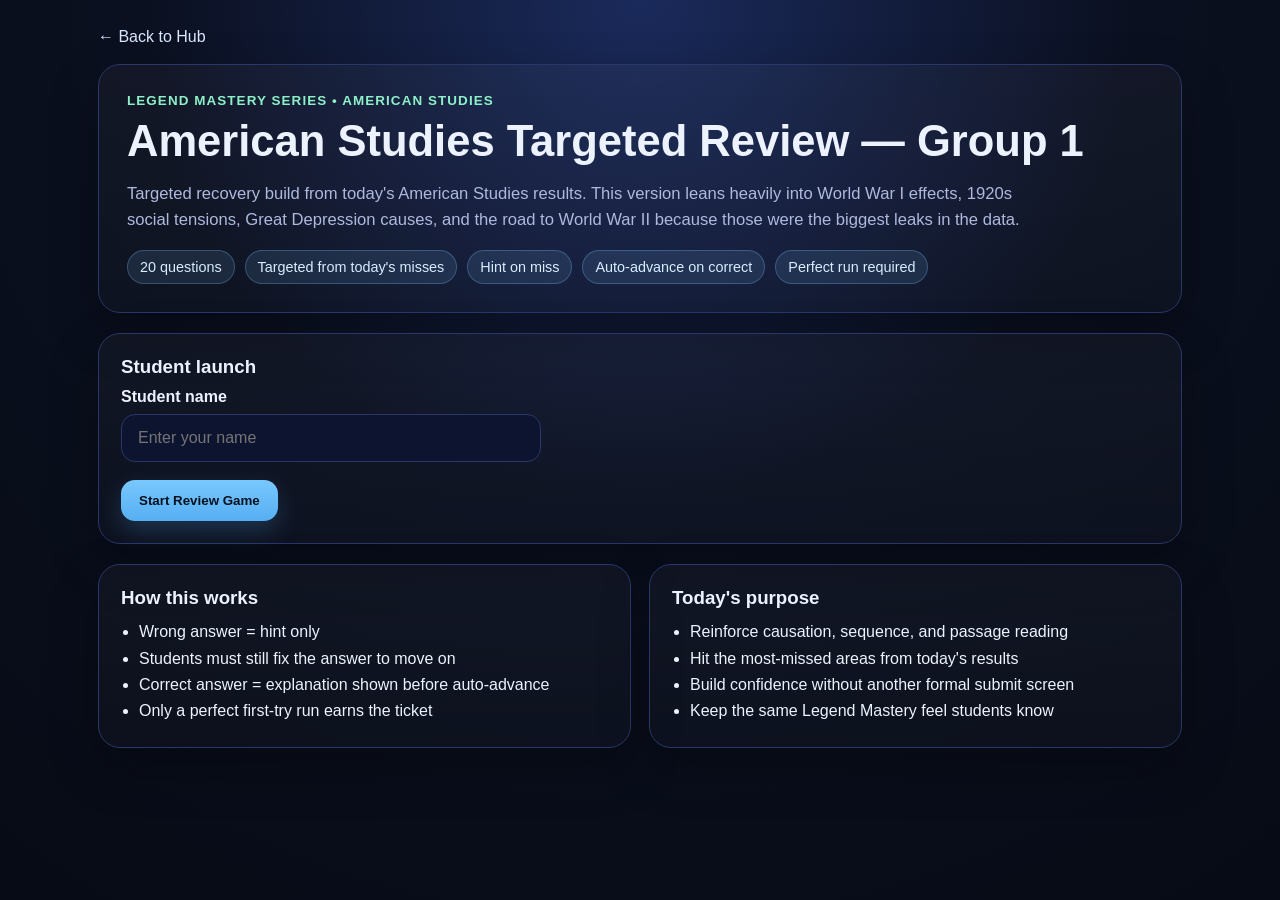
==== games/amstud-group1-review-game.html @ 7b83e468 "Create amstud-group1-review-game.html" ====
<!doctype html>
<html lang="en">
<head>
  <meta charset="utf-8" />
  <meta name="viewport" content="width=device-width,initial-scale=1" />
  <title>American Studies Targeted Review — Group 1</title>
  <link rel="stylesheet" href="../styles.css" />
</head>
<body>
  <div class="wrap" id="app"></div>

<script>
const GAME_TITLE = "American Studies Targeted Review \u2014 Group 1";
const EXPLAIN_LINGER_MS = 5000;

const questions = [{"type": "single", "contentArea": "CS 15 — World War I causation", "stem": "Which factor most directly helped turn a regional European conflict into World War I?", "choices": ["the alliance system", "the GI Bill", "the New Deal", "the Neutrality Acts"], "answer": "the alliance system", "hint": "Think about the network of promises between nations.", "explain": "The alliance system caused a local conflict to spread into a much larger war."}, {"type": "single", "contentArea": "CS 15 — World War I mobilization", "stem": "Which development best shows how World War I affected life inside the United States?", "choices": ["the federal government directed transportation and industry", "the nation ended all wartime production", "the government stopped using propaganda", "Congress reduced involvement in the economy"], "answer": "the federal government directed transportation and industry", "hint": "Look for a home-front effect of total war.", "explain": "World War I increased federal control over transportation, production, and public messaging."}, {"type": "single", "contentArea": "CS 15 — Wartime messaging", "stem": "Which practice did the U.S. government use during World War I to build support for the war?", "choices": ["propaganda campaigns", "civil service reform", "the Dawes Act", "desegregation orders"], "answer": "propaganda campaigns", "hint": "Think posters, speeches, and mass messaging.", "explain": "The government used propaganda to shape opinion and support the war effort."}, {"type": "single", "contentArea": "CS 15 — Postwar debate", "stem": "After World War I, many Americans argued about whether the United States should", "choices": ["join the League of Nations", "restore the Articles of Confederation", "adopt the Dawes Act", "annex Canada"], "answer": "join the League of Nations", "hint": "This debate centered on future international involvement.", "explain": "One of the biggest postwar debates was whether the U.S. should join the League of Nations."}, {"type": "single", "contentArea": "CS 17 — 1920s tensions", "stem": "Which theme best captures the social conflict of the 1920s?", "choices": ["modern values versus traditional beliefs", "North versus South over slavery", "farmers versus gold miners", "federalism versus confederation"], "answer": "modern values versus traditional beliefs", "hint": "Think jazz, flappers, religion, and changing culture.", "explain": "Many 1920s conflicts came from tension between modern culture and traditional values."}, {"type": "single", "contentArea": "CS 17 — Nativism", "stem": "Which policy best reflected nativist attitudes in the 1920s?", "choices": ["restricting immigration", "passing the Marshall Plan", "creating Social Security", "expanding Lend-Lease"], "answer": "restricting immigration", "hint": "Nativism often targeted newcomers.", "explain": "Nativist attitudes led many Americans to support immigration restriction in the 1920s."}, {"type": "single", "contentArea": "CS 17 — Culture conflict", "stem": "A community attacks jazz, flappers, and new urban behavior as immoral. What broader tension does this show?", "choices": ["traditionalism versus modern culture", "debate over Reconstruction", "disagreement about the New Deal", "conflict over western land claims"], "answer": "traditionalism versus modern culture", "hint": "This is one of the signature cultural clashes of the 1920s.", "explain": "The 1920s often featured clashes between traditional values and newer cultural trends."}, {"type": "multi", "contentArea": "CS 17 — Social change", "stem": "Select BOTH. Which developments reflected major social change in the 1920s?", "choices": ["growth of jazz and popular entertainment", "changing roles for women", "return to mercantilism", "end of consumer culture"], "answers": ["growth of jazz and popular entertainment", "changing roles for women"], "hint": "Pick the two answers tied to visible lifestyle and culture changes.", "explain": "Jazz culture and changing expectations for women were central parts of 1920s social change."}, {"type": "single", "contentArea": "CS 18 — Great Depression causes", "stem": "Which factor contributed most directly to the Great Depression?", "choices": ["stock speculation and weak banking practices", "the success of peace organizations", "the end of consumer credit", "the passage of the GI Bill"], "answer": "stock speculation and weak banking practices", "hint": "Think unstable money practices, not postwar benefits.", "explain": "Speculation and weak banking practices made the economy unstable and vulnerable to collapse."}, {"type": "single", "contentArea": "CS 18 — Bank failures", "stem": "Why did bank failures make the Great Depression worse?", "choices": ["people lost savings and credit became harder to get", "factories gained more investment capital", "consumer confidence increased", "trade became easier"], "answer": "people lost savings and credit became harder to get", "hint": "Think about what happens when deposits vanish and lending dries up.", "explain": "Bank failures wiped out savings and restricted credit, which deepened the Depression."}, {"type": "single", "contentArea": "CS 18 — Consumer debt", "stem": "Consumers buying goods on credit and investors buying stocks on margin showed that the economy", "choices": ["had weaknesses that increased the risk of collapse", "was completely stable", "had ended industrialization", "had solved banking problems"], "answer": "had weaknesses that increased the risk of collapse", "hint": "Heavy debt usually makes an economy more fragile, not safer.", "explain": "Too much debt and speculation made the economy more vulnerable to collapse."}, {"type": "single", "contentArea": "CS 20 — Road to WWII", "stem": "Which condition after World War I helped create instability in Europe?", "choices": ["economic hardship and resentment linked to the Treaty of Versailles", "universal prosperity in Germany", "the end of nationalism", "the disappearance of extremist movements"], "answer": "economic hardship and resentment linked to the Treaty of Versailles", "hint": "Think anger, humiliation, and economic trouble after the war.", "explain": "Versailles left resentment and hardship that helped create instability in Europe."}, {"type": "single", "contentArea": "CS 20 — Appeasement", "stem": "Which development most directly encouraged Axis aggression in the 1930s?", "choices": ["failure of other nations to stop treaty violations and expansion", "strict enforcement of all peace agreements", "immediate military response by democracies", "the end of totalitarian governments"], "answer": "failure of other nations to stop treaty violations and expansion", "hint": "Aggressors often push further when early violations go unchecked.", "explain": "Weak responses to aggression encouraged Axis powers to continue expanding."}, {"type": "single", "contentArea": "CS 20 — Axis powers", "stem": "Which nations made up the major Axis powers in World War II?", "choices": ["Germany, Italy, and Japan", "Britain, France, and the United States", "Russia, China, and India", "Spain, Portugal, and Mexico"], "answer": "Germany, Italy, and Japan", "hint": "Think of the main aggressive expansionist powers.", "explain": "Germany, Italy, and Japan were the principal Axis powers in World War II."}, {"type": "multi", "contentArea": "CS 20 — Causes of WWII", "stem": "Select ALL that apply. Which factors contributed to the outbreak of World War II?", "choices": ["aggressive expansion by Germany and Japan", "failure of peace agreements", "global political tensions", "women's suffrage"], "answers": ["aggressive expansion by Germany and Japan", "failure of peace agreements", "global political tensions"], "hint": "Choose the answers tied to aggression and failed diplomacy.", "explain": "WWII grew out of aggressive expansion, failed peace efforts, and rising tensions."}, {"type": "single", "contentArea": "CS 21 — Isolationism to involvement", "stem": "Before direct entry into World War II, the United States moved away from strict neutrality most clearly by passing the", "choices": ["Lend-Lease Act", "Dawes Act", "Pendleton Act", "Kansas-Nebraska Act"], "answer": "Lend-Lease Act", "hint": "This law helped the Allies before direct U.S. entry into the war.", "explain": "Lend-Lease showed the U.S. had shifted toward supporting the Allies before direct entry."}, {"type": "single", "contentArea": "CS 21 — Pearl Harbor", "stem": "Which event caused the United States to enter World War II directly?", "choices": ["the attack on Pearl Harbor", "the sinking of the Titanic", "the Mexican-American War", "the annexation of Hawaii"], "answer": "the attack on Pearl Harbor", "hint": "This attack ended the debate over direct entry.", "explain": "The attack on Pearl Harbor led directly to U.S. entry into World War II."}, {"type": "single", "contentArea": "CS 21 — Policy sequence", "stem": "Neutrality Acts, cash-and-carry, Lend-Lease, and then Pearl Harbor together show that the United States", "choices": ["moved gradually from isolation toward intervention", "remained completely neutral", "entered the war before aiding allies", "ignored foreign affairs entirely"], "answer": "moved gradually from isolation toward intervention", "hint": "Look for a change over time, not a single moment.", "explain": "These policies show a gradual shift from isolationism to greater involvement."}, {"type": "single", "contentArea": "CS 15 + 21 — Cause and effect", "stem": "Why is understanding sequence important when studying U.S. foreign policy from World War I to World War II?", "choices": ["because policy changed over time in response to events", "because all major policies happened at once", "because foreign affairs did not affect the United States", "because the government never changed its position"], "answer": "because policy changed over time in response to events", "hint": "Think about how one event led to another.", "explain": "Sequence matters because policy moved step by step in response to changing world events."}, {"type": "single", "contentArea": "CS 20 + 21 — Causation", "stem": "Why did some Americans support aid to Britain before Pearl Harbor?", "choices": ["they believed events abroad could threaten U.S. security", "they wanted to avoid all trade", "they believed wars never affect the U.S.", "they wanted to restore the Articles of Confederation"], "answer": "they believed events abroad could threaten U.S. security", "hint": "This was about growing recognition that isolation had limits.", "explain": "Many Americans came to believe that events overseas could directly affect U.S. security and interests."}];

function shuffle(arr){
  const a = [...arr];
  for(let i=a.length-1;i>0;i--){
    const j=Math.floor(Math.random()*(i+1));
    [a[i],a[j]]=[a[j],a[i]];
  }
  return a;
}

function formatTime(totalSeconds){
  const m = Math.floor(totalSeconds / 60).toString().padStart(2,'0');
  const s = (totalSeconds % 60).toString().padStart(2,'0');
  return `${m}:${s}`;
}

function formatClock(d){
  return d.toLocaleTimeString([], { hour:'numeric', minute:'2-digit', second:'2-digit' });
}

function formatDate(d){
  return d.toLocaleDateString();
}

function escapeHtml(str){
  return String(str).replace(/[&<>"]/g, s => ({'&':'&amp;','<':'&lt;','>':'&gt;','"':'&quot;'}[s]));
}

const state = {
  name:"",
  started:false,
  index:0,
  tried:0,
  questions:shuffle(questions).map(q => ({
    ...q,
    choices: shuffle(q.choices),
    everMissed:false,
    mastered:false
  })),
  missedQuestions:[],
  missedAreas:new Set(),
  startTime:null,
  endTime:null,
  timerNow:Date.now(),
  timerHandle:null
};

const app = document.getElementById("app");

function startGame(){
  const name = document.getElementById("studentName").value.trim();
  if(!name) return;
  state.name = name;
  state.started = true;
  state.startTime = new Date();
  state.timerNow = Date.now();
  if(state.timerHandle) clearInterval(state.timerHandle);
  state.timerHandle = setInterval(() => {
    state.timerNow = Date.now();
    const timerEl = document.getElementById("runtimeClock");
    if(timerEl){
      timerEl.textContent = formatElapsed();
    }
  }, 1000);
  render();
}

function formatElapsed(){
  if(!state.startTime) return "00:00";
  const endMs = state.endTime ? state.endTime.getTime() : state.timerNow;
  const seconds = Math.max(0, Math.floor((endMs - state.startTime.getTime()) / 1000));
  return formatTime(seconds);
}

function progressPct(){
  return Math.round((state.index / state.questions.length) * 100);
}

function firstTryCorrectCount(){
  return state.questions.filter(q => q.mastered && !q.everMissed).length;
}

function perfectRunAchieved(){
  return state.questions.every(q => q.mastered && !q.everMissed);
}

function markMiss(q){
  if(!q.everMissed){
    q.everMissed = true;
    state.missedQuestions.push({
      stem:q.stem,
      contentArea:q.contentArea || "Unlabeled content area",
      correct:q.type === "single" ? q.answer : q.answers.join(", "),
      explain:q.explain
    });
    state.missedAreas.add(q.contentArea || "Unlabeled content area");
  }
}

function showFeedback(kind, title, msg){
  const fb = document.getElementById('feedback');
  fb.className = `feedback show ${kind}`;
  fb.innerHTML = `<div class="feedback-title">${title}</div><div>${msg}</div>`;
}

function render(){
  if(!state.started){
    app.innerHTML = `
      <a class="back-link" href="../index.html">← Back to Hub</a>
      <section class="hero">
        <div class="kicker">Legend Mastery Series • American Studies</div>
        <h1>${GAME_TITLE}</h1>
        <p class="sub">
          Targeted recovery build from today&apos;s American Studies results. This version leans heavily into World War I effects, 1920s social tensions, Great Depression causes, and the road to World War II because those were the biggest leaks in the data.
        </p>
        <div class="pills">
          <span class="pill">${state.questions.length} questions</span>
          <span class="pill">Targeted from today&apos;s misses</span>
          <span class="pill">Hint on miss</span>
          <span class="pill">Auto-advance on correct</span>
          <span class="pill">Perfect run required</span>
        </div>
      </section>

      <section class="panel" style="margin-top:20px">
        <h3>Student launch</h3>
        <label for="studentName">Student name</label>
        <input id="studentName" type="text" placeholder="Enter your name" />
        <div class="btn-row">
          <button class="btn" onclick="startGame()">Start Review Game</button>
        </div>
      </section>

      <section class="grid grid-2" style="margin-top:20px">
        <article class="card">
          <h3>How this works</h3>
          <ul class="list-clean">
            <li>Wrong answer = hint only</li>
            <li>Students must still fix the answer to move on</li>
            <li>Correct answer = explanation shown before auto-advance</li>
            <li>Only a perfect first-try run earns the ticket</li>
          </ul>
        </article>
        <article class="card">
          <h3>Today&apos;s purpose</h3>
          <ul class="list-clean">
            <li>Reinforce causation, sequence, and passage reading</li>
            <li>Hit the most-missed areas from today&apos;s results</li>
            <li>Build confidence without another formal submit screen</li>
            <li>Keep the same Legend Mastery feel students know</li>
          </ul>
        </article>
      </section>`;
    return;
  }

  if(state.index >= state.questions.length){
    if(state.timerHandle){
      clearInterval(state.timerHandle);
      state.timerHandle = null;
    }
    if(!state.endTime) state.endTime = new Date();

    const firstTry = firstTryCorrectCount();
    const masteryPct = Math.round((firstTry / state.questions.length) * 100);
    const missedAreas = [...state.missedAreas];
    const passed = perfectRunAchieved();

    app.innerHTML = `
      <a class="back-link" href="../index.html">← Back to Hub</a>

      <section class="result-card">
        <div class="kicker">${passed ? 'Mastery Ticket Earned' : 'Review Complete — Ticket Locked'}</div>
        <h1>${escapeHtml(state.name)} — Review Results</h1>
        <p class="sub">
          ${passed
            ? 'Perfect first-try mastery. This run earns the completion ticket.'
            : 'You completed the full game, but any question missed during the run blocks the mastery ticket.'}
        </p>

        <div class="stat-row">
          <div class="stat"><div class="stat-label">Mastery Score</div><div class="stat-value">${masteryPct}%</div></div>
          <div class="stat"><div class="stat-label">1st-Try Correct</div><div class="stat-value">${firstTry}/${state.questions.length}</div></div>
          <div class="stat"><div class="stat-label">Attempts</div><div class="stat-value">${state.tried}</div></div>
          <div class="stat"><div class="stat-label">Missed Areas</div><div class="stat-value">${missedAreas.length}</div></div>
        </div>

        ${passed ? `
          <section class="panel" style="margin-top:18px">
            <h3>Completion Ticket</h3>
            <div class="grid grid-2">
              <article class="card">
                <div><strong>Name:</strong> ${escapeHtml(state.name)}</div>
                <div><strong>Date:</strong> ${escapeHtml(formatDate(state.endTime))}</div>
                <div><strong>Start Time:</strong> ${escapeHtml(formatClock(state.startTime))}</div>
                <div><strong>End Time:</strong> ${escapeHtml(formatClock(state.endTime))}</div>
              </article>
              <article class="card">
                <div><strong>Runtime:</strong> ${escapeHtml(formatElapsed())}</div>
                <div><strong>Result:</strong> PERFECT RUN</div>
                <div><strong>Score:</strong> ${masteryPct}%</div>
                <div><strong>Status:</strong> COMPLETION APPROVED</div>
              </article>
            </div>
          </section>
        ` : `
          <section class="panel" style="margin-top:18px">
            <h3>Completion Ticket Locked</h3>
            <p class="sub" style="margin:0">
              To earn the ticket, the student must complete a perfect first-try run with no missed questions.
            </p>
          </section>
        `}

        <section class="panel" style="margin-top:18px">
          <h3>Content Areas Missed</h3>
          ${
            missedAreas.length
              ? `<div class="missed-list">${missedAreas.map((area, i) =>
                  `<div class="missed-item"><strong>${i + 1}. ${escapeHtml(area)}</strong></div>`
                ).join('')}</div>`
              : `<p class="sub" style="margin:0">No content areas missed. Clean mastery.</p>`
          }
        </section>

        ${state.missedQuestions.length ? `
          <section class="panel" style="margin-top:18px">
            <h3>Questions Missed During the Run</h3>
            <div class="missed-list">
              ${state.missedQuestions.map((m,i)=>`
                <div class="missed-item">
                  <strong>${i+1}. ${escapeHtml(m.stem)}</strong>
                  <div class="muted" style="margin-top:8px"><strong>Content Area:</strong> ${escapeHtml(m.contentArea)}</div>
                  <div class="muted" style="margin-top:6px"><strong>Correct:</strong> ${escapeHtml(m.correct)}</div>
                  <div class="muted" style="margin-top:6px">${escapeHtml(m.explain)}</div>
                </div>
              `).join('')}
            </div>
          </section>
        ` : ''}

      </section>`;
    return;
  }

  const q = state.questions[state.index];

  app.innerHTML = `
    <a class="back-link" href="../index.html">← Back to Hub</a>
    <section class="question-card">
      <div class="hud">
        <div class="hud-left">
          <div class="hud-chip">Student: ${escapeHtml(state.name)}</div>
          <div class="hud-chip">Question ${state.index + 1} / ${state.questions.length}</div>
          <div class="hud-chip">Runtime: <span id="runtimeClock">${formatElapsed()}</span></div>
        </div>
        <div class="hud-right">
          <div class="hud-chip">1st-Try Correct: ${firstTryCorrectCount()}</div>
          <div class="hud-chip">Attempts: ${state.tried}</div>
        </div>
      </div>

      <div class="progress-shell"><div class="progress-bar" style="width:${progressPct()}%"></div></div>

      <div class="question-title">${escapeHtml(q.stem)}</div>
      <div class="help">
        <strong>Content Area:</strong> ${escapeHtml(q.contentArea || 'Unlabeled content area')}
        <br>
        ${q.type === 'single' ? 'Choose one answer.' : 'Select all required answers, then submit.'}
      </div>

      <div class="choices" id="choices"></div>

      <div class="btn-row" id="multiActions" ${q.type==='single' ? 'style="display:none"' : ''}>
        <button class="btn" onclick="submitMulti()">Submit Answer</button>
      </div>

      <div class="feedback" id="feedback"></div>
    </section>`;

  const choicesDiv = document.getElementById('choices');

  if(q.type === 'single'){
    q.choices.forEach(choice => {
      const btn = document.createElement('button');
      btn.className = 'choice';
      btn.textContent = choice;
      btn.onclick = () => submitSingle(choice, btn);
      choicesDiv.appendChild(btn);
    });
  } else {
    q.choices.forEach((choice, idx) => {
      const label = document.createElement('label');
      label.className = 'choice checkbox-row';
      label.innerHTML = `<input type="checkbox" value="${escapeHtml(choice)}" id="c${idx}"><span>${escapeHtml(choice)}</span>`;
      choicesDiv.appendChild(label);
    });
  }
}

function submitSingle(choice, btn){
  const q = state.questions[state.index];
  state.tried++;

  const all = [...document.querySelectorAll('.choice')];

  if(choice === q.answer){
    q.mastered = true;
    all.forEach(b => b.disabled = true);
    btn.classList.add('correct');
    showFeedback('good','Correct', q.explain);
    setTimeout(() => {
      state.index++;
      render();
    }, EXPLAIN_LINGER_MS);
  } else {
    markMiss(q);
    btn.classList.add('incorrect');
    btn.disabled = true;
    showFeedback('bad','Try again', q.hint);
  }
}

function submitMulti(){
  const q = state.questions[state.index];
  const checked = [...document.querySelectorAll('input[type="checkbox"]:checked')].map(x => x.value).sort();
  const correct = [...q.answers].sort();

  state.tried++;

  if(JSON.stringify(checked) === JSON.stringify(correct)){
    q.mastered = true;
    document.querySelectorAll('input[type="checkbox"]').forEach(x => x.disabled = true);
    document.getElementById('multiActions').querySelector('button').disabled = true;
    showFeedback('good','Correct', q.explain);
    setTimeout(() => {
      state.index++;
      render();
    }, EXPLAIN_LINGER_MS);
  } else {
    markMiss(q);
    showFeedback('bad','Try again', q.hint);
  }
}

render();
</script>
</body>
</html>
---- styles.css ----
:root{
  --bg:#0b1020;
  --panel:#121933;
  --panel-2:#182246;
  --line:#2a3769;
  --text:#edf2ff;
  --muted:#aeb9de;
  --accent:#7cc7ff;
  --accent-2:#8ef0c9;
  --warn:#ffd27a;
  --bad:#ff9f9f;
  --good:#9ef0b0;
  --shadow:0 20px 50px rgba(0,0,0,.28);
}
*{box-sizing:border-box}
html,body{margin:0;padding:0}
body{
  font-family:Inter,Segoe UI,Arial,sans-serif;
  background:radial-gradient(circle at top,#1a2a5b 0%,#0b1020 45%,#070b15 100%);
  color:var(--text);
  min-height:100vh;
}
a{color:var(--accent);text-decoration:none}
a:hover{text-decoration:underline}
.wrap{max-width:1120px;margin:0 auto;padding:28px 18px 60px}
.back-link{display:inline-block;margin-bottom:18px;color:#d9e6ff}
.hero,.panel,.card,.question-card,.result-card,.test-card{
  background:linear-gradient(180deg,rgba(255,255,255,.03),rgba(255,255,255,.015));
  border:1px solid var(--line);
  border-radius:22px;
  box-shadow:var(--shadow);
}
.hero{padding:28px}
.kicker{color:var(--accent-2);font-size:.84rem;font-weight:800;letter-spacing:.08em;text-transform:uppercase}
h1{margin:10px 0 8px;font-size:clamp(2rem,3.4vw,3.25rem);line-height:1.06}
.sub{color:var(--muted);font-size:1.04rem;max-width:920px;line-height:1.55}
.pills{display:flex;flex-wrap:wrap;gap:10px;margin-top:18px}
.pill{
  background:rgba(124,199,255,.12);
  border:1px solid rgba(124,199,255,.28);
  color:#d8eeff;
  border-radius:999px;
  padding:8px 12px;
  font-size:.9rem;
}
.grid{display:grid;gap:18px}
.grid-2{grid-template-columns:repeat(auto-fit,minmax(280px,1fr))}
.card,.panel,.test-card,.question-card,.result-card{padding:22px}
.card h3,.panel h3,.test-card h3{margin:0 0 10px}
.muted{color:var(--muted)}
.stat-row{display:grid;grid-template-columns:repeat(auto-fit,minmax(140px,1fr));gap:12px;margin-top:18px}
.stat{
  background:var(--panel-2);
  border:1px solid var(--line);
  border-radius:18px;
  padding:14px;
}
.stat-label{color:var(--muted);font-size:.82rem;text-transform:uppercase;letter-spacing:.05em}
.stat-value{font-size:1.5rem;font-weight:800;margin-top:6px}
.btn-row{display:flex;flex-wrap:wrap;gap:12px;margin-top:18px}
.btn{
  appearance:none;border:none;cursor:pointer;
  background:linear-gradient(180deg,#79c8ff,#56aef2);
  color:#04111f;font-weight:800;border-radius:14px;padding:13px 18px;
  box-shadow:0 10px 24px rgba(86,174,242,.22);
}
.btn.secondary{background:transparent;color:var(--text);border:1px solid var(--line);box-shadow:none}
.btn:disabled{opacity:.6;cursor:not-allowed}
label{display:block;font-weight:700;margin-bottom:8px}
input[type="text"]{
  width:100%;max-width:420px;padding:14px 16px;border-radius:14px;
  border:1px solid var(--line);background:#0d1430;color:var(--text);font-size:1rem;
}
.hud{display:flex;justify-content:space-between;gap:14px;align-items:center;flex-wrap:wrap;margin-bottom:16px}
.hud-left,.hud-right{display:flex;gap:12px;flex-wrap:wrap;align-items:center}
.hud-chip{
  background:var(--panel-2);border:1px solid var(--line);padding:10px 12px;border-radius:14px;
  color:#dfe9ff;font-weight:700;font-size:.94rem;
}
.progress-shell{height:14px;background:#0d1430;border-radius:999px;border:1px solid var(--line);overflow:hidden}
.progress-bar{height:100%;width:0%;background:linear-gradient(90deg,#79c8ff,#8ef0c9);transition:width .35s ease}
.question-title{font-size:1.3rem;font-weight:800;line-height:1.45;margin:10px 0 16px}
.help{color:var(--muted);margin-bottom:14px}
.choices{display:grid;gap:12px}
.choice{
  background:var(--panel-2);border:1px solid var(--line);border-radius:16px;padding:14px 16px;
  color:var(--text);cursor:pointer;text-align:left;font-size:1rem;line-height:1.4;
}
.choice:hover{border-color:#8ecfff;transform:translateY(-1px)}
.choice.correct{border-color:rgba(158,240,176,.9);background:rgba(158,240,176,.10)}
.choice.incorrect{border-color:rgba(255,159,159,.9);background:rgba(255,159,159,.10)}
.checkbox-row{display:flex;gap:12px;align-items:flex-start}
.checkbox-row input{margin-top:4px;transform:scale(1.18)}
.feedback{margin-top:16px;padding:14px 16px;border-radius:16px;border:1px solid var(--line);display:none}
.feedback.show{display:block}
.feedback.good{background:rgba(158,240,176,.10);border-color:rgba(158,240,176,.35)}
.feedback.bad{background:rgba(255,210,122,.11);border-color:rgba(255,210,122,.35)}
.feedback-title{font-weight:800;margin-bottom:6px}
.missed-list{display:grid;gap:12px;margin-top:14px}
.missed-item{padding:14px;border-radius:16px;background:var(--panel-2);border:1px solid var(--line)}
.footer-note{margin-top:26px;color:var(--muted);font-size:.92rem}
.repo-grid{display:grid;grid-template-columns:repeat(auto-fit,minmax(260px,1fr));gap:18px;margin-top:22px}
.repo-card{padding:22px;border-radius:20px;background:var(--panel-2);border:1px solid var(--line)}
.repo-card h3{margin:0 0 10px}
.list-clean{margin:10px 0 0 0;padding-left:18px;line-height:1.65}
.table-wrap{overflow:auto;margin-top:18px}
table{width:100%;border-collapse:collapse}
th,td{padding:12px 10px;border-bottom:1px solid var(--line);text-align:left;vertical-align:top}
th{color:#dbe6ff;background:rgba(255,255,255,.02)}
.test-q{margin:0 0 18px;padding:16px;border-radius:16px;background:var(--panel-2);border:1px solid var(--line)}
.test-q strong{display:block;margin-bottom:8px}
.answer-key{columns:2;column-gap:28px}
.answer-key li{break-inside:avoid;margin-bottom:6px}
@media print{
  body{background:#fff;color:#000}
  .wrap{max-width:none;padding:0}
  .hero,.panel,.card,.question-card,.result-card,.test-card,.test-q{box-shadow:none;border:1px solid #bbb;background:#fff;color:#000}
  .back-link,.btn-row,.footer-note{display:none !important}
  .sub,.muted,.pill,.hud-chip{color:#333}
}
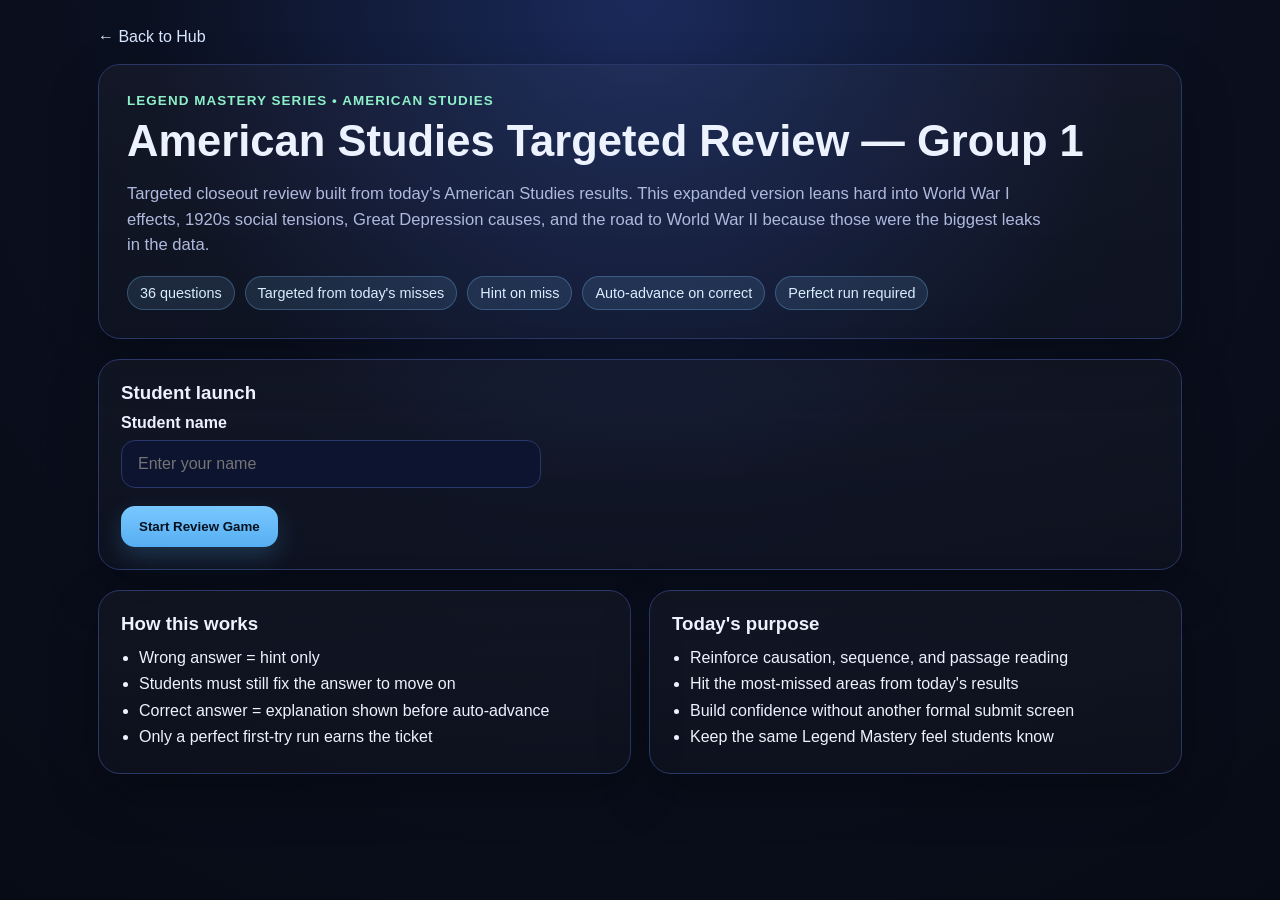
==== commit f35166bd: "Update amstud-group1-review-game.html" ====
--- a/games/amstud-group1-review-game.html
+++ b/games/amstud-group1-review-game.html
@@ -13,7 +13,7 @@
 const GAME_TITLE = "American Studies Targeted Review \u2014 Group 1";
 const EXPLAIN_LINGER_MS = 5000;
 
-const questions = [{"type": "single", "contentArea": "CS 15 — World War I causation", "stem": "Which factor most directly helped turn a regional European conflict into World War I?", "choices": ["the alliance system", "the GI Bill", "the New Deal", "the Neutrality Acts"], "answer": "the alliance system", "hint": "Think about the network of promises between nations.", "explain": "The alliance system caused a local conflict to spread into a much larger war."}, {"type": "single", "contentArea": "CS 15 — World War I mobilization", "stem": "Which development best shows how World War I affected life inside the United States?", "choices": ["the federal government directed transportation and industry", "the nation ended all wartime production", "the government stopped using propaganda", "Congress reduced involvement in the economy"], "answer": "the federal government directed transportation and industry", "hint": "Look for a home-front effect of total war.", "explain": "World War I increased federal control over transportation, production, and public messaging."}, {"type": "single", "contentArea": "CS 15 — Wartime messaging", "stem": "Which practice did the U.S. government use during World War I to build support for the war?", "choices": ["propaganda campaigns", "civil service reform", "the Dawes Act", "desegregation orders"], "answer": "propaganda campaigns", "hint": "Think posters, speeches, and mass messaging.", "explain": "The government used propaganda to shape opinion and support the war effort."}, {"type": "single", "contentArea": "CS 15 — Postwar debate", "stem": "After World War I, many Americans argued about whether the United States should", "choices": ["join the League of Nations", "restore the Articles of Confederation", "adopt the Dawes Act", "annex Canada"], "answer": "join the League of Nations", "hint": "This debate centered on future international involvement.", "explain": "One of the biggest postwar debates was whether the U.S. should join the League of Nations."}, {"type": "single", "contentArea": "CS 17 — 1920s tensions", "stem": "Which theme best captures the social conflict of the 1920s?", "choices": ["modern values versus traditional beliefs", "North versus South over slavery", "farmers versus gold miners", "federalism versus confederation"], "answer": "modern values versus traditional beliefs", "hint": "Think jazz, flappers, religion, and changing culture.", "explain": "Many 1920s conflicts came from tension between modern culture and traditional values."}, {"type": "single", "contentArea": "CS 17 — Nativism", "stem": "Which policy best reflected nativist attitudes in the 1920s?", "choices": ["restricting immigration", "passing the Marshall Plan", "creating Social Security", "expanding Lend-Lease"], "answer": "restricting immigration", "hint": "Nativism often targeted newcomers.", "explain": "Nativist attitudes led many Americans to support immigration restriction in the 1920s."}, {"type": "single", "contentArea": "CS 17 — Culture conflict", "stem": "A community attacks jazz, flappers, and new urban behavior as immoral. What broader tension does this show?", "choices": ["traditionalism versus modern culture", "debate over Reconstruction", "disagreement about the New Deal", "conflict over western land claims"], "answer": "traditionalism versus modern culture", "hint": "This is one of the signature cultural clashes of the 1920s.", "explain": "The 1920s often featured clashes between traditional values and newer cultural trends."}, {"type": "multi", "contentArea": "CS 17 — Social change", "stem": "Select BOTH. Which developments reflected major social change in the 1920s?", "choices": ["growth of jazz and popular entertainment", "changing roles for women", "return to mercantilism", "end of consumer culture"], "answers": ["growth of jazz and popular entertainment", "changing roles for women"], "hint": "Pick the two answers tied to visible lifestyle and culture changes.", "explain": "Jazz culture and changing expectations for women were central parts of 1920s social change."}, {"type": "single", "contentArea": "CS 18 — Great Depression causes", "stem": "Which factor contributed most directly to the Great Depression?", "choices": ["stock speculation and weak banking practices", "the success of peace organizations", "the end of consumer credit", "the passage of the GI Bill"], "answer": "stock speculation and weak banking practices", "hint": "Think unstable money practices, not postwar benefits.", "explain": "Speculation and weak banking practices made the economy unstable and vulnerable to collapse."}, {"type": "single", "contentArea": "CS 18 — Bank failures", "stem": "Why did bank failures make the Great Depression worse?", "choices": ["people lost savings and credit became harder to get", "factories gained more investment capital", "consumer confidence increased", "trade became easier"], "answer": "people lost savings and credit became harder to get", "hint": "Think about what happens when deposits vanish and lending dries up.", "explain": "Bank failures wiped out savings and restricted credit, which deepened the Depression."}, {"type": "single", "contentArea": "CS 18 — Consumer debt", "stem": "Consumers buying goods on credit and investors buying stocks on margin showed that the economy", "choices": ["had weaknesses that increased the risk of collapse", "was completely stable", "had ended industrialization", "had solved banking problems"], "answer": "had weaknesses that increased the risk of collapse", "hint": "Heavy debt usually makes an economy more fragile, not safer.", "explain": "Too much debt and speculation made the economy more vulnerable to collapse."}, {"type": "single", "contentArea": "CS 20 — Road to WWII", "stem": "Which condition after World War I helped create instability in Europe?", "choices": ["economic hardship and resentment linked to the Treaty of Versailles", "universal prosperity in Germany", "the end of nationalism", "the disappearance of extremist movements"], "answer": "economic hardship and resentment linked to the Treaty of Versailles", "hint": "Think anger, humiliation, and economic trouble after the war.", "explain": "Versailles left resentment and hardship that helped create instability in Europe."}, {"type": "single", "contentArea": "CS 20 — Appeasement", "stem": "Which development most directly encouraged Axis aggression in the 1930s?", "choices": ["failure of other nations to stop treaty violations and expansion", "strict enforcement of all peace agreements", "immediate military response by democracies", "the end of totalitarian governments"], "answer": "failure of other nations to stop treaty violations and expansion", "hint": "Aggressors often push further when early violations go unchecked.", "explain": "Weak responses to aggression encouraged Axis powers to continue expanding."}, {"type": "single", "contentArea": "CS 20 — Axis powers", "stem": "Which nations made up the major Axis powers in World War II?", "choices": ["Germany, Italy, and Japan", "Britain, France, and the United States", "Russia, China, and India", "Spain, Portugal, and Mexico"], "answer": "Germany, Italy, and Japan", "hint": "Think of the main aggressive expansionist powers.", "explain": "Germany, Italy, and Japan were the principal Axis powers in World War II."}, {"type": "multi", "contentArea": "CS 20 — Causes of WWII", "stem": "Select ALL that apply. Which factors contributed to the outbreak of World War II?", "choices": ["aggressive expansion by Germany and Japan", "failure of peace agreements", "global political tensions", "women's suffrage"], "answers": ["aggressive expansion by Germany and Japan", "failure of peace agreements", "global political tensions"], "hint": "Choose the answers tied to aggression and failed diplomacy.", "explain": "WWII grew out of aggressive expansion, failed peace efforts, and rising tensions."}, {"type": "single", "contentArea": "CS 21 — Isolationism to involvement", "stem": "Before direct entry into World War II, the United States moved away from strict neutrality most clearly by passing the", "choices": ["Lend-Lease Act", "Dawes Act", "Pendleton Act", "Kansas-Nebraska Act"], "answer": "Lend-Lease Act", "hint": "This law helped the Allies before direct U.S. entry into the war.", "explain": "Lend-Lease showed the U.S. had shifted toward supporting the Allies before direct entry."}, {"type": "single", "contentArea": "CS 21 — Pearl Harbor", "stem": "Which event caused the United States to enter World War II directly?", "choices": ["the attack on Pearl Harbor", "the sinking of the Titanic", "the Mexican-American War", "the annexation of Hawaii"], "answer": "the attack on Pearl Harbor", "hint": "This attack ended the debate over direct entry.", "explain": "The attack on Pearl Harbor led directly to U.S. entry into World War II."}, {"type": "single", "contentArea": "CS 21 — Policy sequence", "stem": "Neutrality Acts, cash-and-carry, Lend-Lease, and then Pearl Harbor together show that the United States", "choices": ["moved gradually from isolation toward intervention", "remained completely neutral", "entered the war before aiding allies", "ignored foreign affairs entirely"], "answer": "moved gradually from isolation toward intervention", "hint": "Look for a change over time, not a single moment.", "explain": "These policies show a gradual shift from isolationism to greater involvement."}, {"type": "single", "contentArea": "CS 15 + 21 — Cause and effect", "stem": "Why is understanding sequence important when studying U.S. foreign policy from World War I to World War II?", "choices": ["because policy changed over time in response to events", "because all major policies happened at once", "because foreign affairs did not affect the United States", "because the government never changed its position"], "answer": "because policy changed over time in response to events", "hint": "Think about how one event led to another.", "explain": "Sequence matters because policy moved step by step in response to changing world events."}, {"type": "single", "contentArea": "CS 20 + 21 — Causation", "stem": "Why did some Americans support aid to Britain before Pearl Harbor?", "choices": ["they believed events abroad could threaten U.S. security", "they wanted to avoid all trade", "they believed wars never affect the U.S.", "they wanted to restore the Articles of Confederation"], "answer": "they believed events abroad could threaten U.S. security", "hint": "This was about growing recognition that isolation had limits.", "explain": "Many Americans came to believe that events overseas could directly affect U.S. security and interests."}];
+const questions = [{"type": "single", "contentArea": "CS 15 — World War I causation", "stem": "Which factor most directly helped turn a regional European conflict into World War I?", "choices": ["the alliance system", "the GI Bill", "the New Deal", "the Neutrality Acts"], "answer": "the alliance system", "hint": "Think about the network of promises between nations.", "explain": "The alliance system caused a local conflict to spread into a much larger war."}, {"type": "single", "contentArea": "CS 15 — World War I mobilization", "stem": "Which development best shows how World War I affected life inside the United States?", "choices": ["the federal government directed transportation and industry", "the nation ended all wartime production", "the government stopped using propaganda", "Congress reduced involvement in the economy"], "answer": "the federal government directed transportation and industry", "hint": "Look for a home-front effect of total war.", "explain": "World War I increased federal control over transportation, production, and public messaging."}, {"type": "single", "contentArea": "CS 15 — Wartime messaging", "stem": "Which practice did the U.S. government use during World War I to build support for the war?", "choices": ["propaganda campaigns", "civil service reform", "the Dawes Act", "desegregation orders"], "answer": "propaganda campaigns", "hint": "Think posters, speeches, and mass messaging.", "explain": "The government used propaganda to shape opinion and support the war effort."}, {"type": "single", "contentArea": "CS 15 — Postwar debate", "stem": "After World War I, many Americans argued about whether the United States should", "choices": ["join the League of Nations", "restore the Articles of Confederation", "adopt the Dawes Act", "annex Canada"], "answer": "join the League of Nations", "hint": "This debate centered on future international involvement.", "explain": "One of the biggest postwar debates was whether the U.S. should join the League of Nations."}, {"type": "single", "contentArea": "CS 15 — Sequence", "stem": "Which sequence is correct?", "choices": ["World War I mobilization, peace debate, isolationist mood", "Pearl Harbor, Lend-Lease, Neutrality Acts", "New Deal, stock market crash, bank failures", "Jazz Age, Civil War, Reconstruction"], "answer": "World War I mobilization, peace debate, isolationist mood", "hint": "Put the WWI era and its aftermath in order.", "explain": "The war came first, then debates over peace and international involvement, followed by stronger isolationist feeling."}, {"type": "single", "contentArea": "CS 15 — Cause and effect", "stem": "Why is the League of Nations debate important in American Studies?", "choices": ["it showed tension over future U.S. involvement in world affairs", "it ended all foreign conflict permanently", "it caused the United States to enter World War II immediately", "it created the Federal Reserve"], "answer": "it showed tension over future U.S. involvement in world affairs", "hint": "Think about what it revealed, not whether it solved everything.", "explain": "The debate showed disagreement over whether the U.S. should take a larger role in international affairs."}, {"type": "single", "contentArea": "CS 17 — 1920s tensions", "stem": "Which theme best captures the social conflict of the 1920s?", "choices": ["modern values versus traditional beliefs", "North versus South over slavery", "farmers versus gold miners", "federalism versus confederation"], "answer": "modern values versus traditional beliefs", "hint": "Think jazz, flappers, religion, and changing culture.", "explain": "Many 1920s conflicts came from tension between modern culture and traditional values."}, {"type": "single", "contentArea": "CS 17 — Nativism", "stem": "Which policy best reflected nativist attitudes in the 1920s?", "choices": ["restricting immigration", "passing the Marshall Plan", "creating Social Security", "expanding Lend-Lease"], "answer": "restricting immigration", "hint": "Nativism often targeted newcomers.", "explain": "Nativist attitudes led many Americans to support immigration restriction in the 1920s."}, {"type": "single", "contentArea": "CS 17 — Culture conflict", "stem": "A community attacks jazz, flappers, and new urban behavior as immoral. What broader tension does this show?", "choices": ["traditionalism versus modern culture", "debate over Reconstruction", "disagreement about the New Deal", "conflict over western land claims"], "answer": "traditionalism versus modern culture", "hint": "This is one of the signature cultural clashes of the 1920s.", "explain": "The 1920s often featured clashes between traditional values and newer cultural trends."}, {"type": "multi", "contentArea": "CS 17 — Social change", "stem": "Select BOTH. Which developments reflected major social change in the 1920s?", "choices": ["growth of jazz and popular entertainment", "changing roles for women", "return to mercantilism", "end of consumer culture"], "answers": ["growth of jazz and popular entertainment", "changing roles for women"], "hint": "Pick the two answers tied to visible lifestyle and culture changes.", "explain": "Jazz culture and changing expectations for women were central parts of 1920s social change."}, {"type": "single", "contentArea": "CS 17 — Religion and science", "stem": "A teacher is criticized for presenting modern scientific ideas that seem to conflict with traditional religious teaching. What larger conflict does this show?", "choices": ["modern ideas versus traditional beliefs", "debate over imperialism", "New Deal reform", "labor union strategy"], "answer": "modern ideas versus traditional beliefs", "hint": "This issue shows up in 1920s culture wars.", "explain": "Conflicts over science, religion, and morality reflected wider tension between modern thought and traditional values."}, {"type": "single", "contentArea": "CS 17 — Changing roles", "stem": "Why did changing roles for women contribute to social tension in the 1920s?", "choices": ["they challenged older expectations about behavior and independence", "they ended all political debate", "they caused the Great Depression", "they restored Victorian uniformity"], "answer": "they challenged older expectations about behavior and independence", "hint": "Think conflict over changing expectations.", "explain": "New expectations for women in dress, work, and public life challenged traditional assumptions."}, {"type": "single", "contentArea": "CS 17 — Rural and urban divide", "stem": "Why did rural and urban Americans often clash in the 1920s?", "choices": ["they often held different views on religion, culture, and social change", "they disagreed only about military policy", "they were split over the Louisiana Purchase", "they were debating ratification of the Constitution"], "answer": "they often held different views on religion, culture, and social change", "hint": "Think lifestyle and values, not founding-era issues.", "explain": "The rural-urban divide often reflected broader disagreements about culture and modern life."}, {"type": "single", "contentArea": "CS 18 — Great Depression causes", "stem": "Which factor contributed most directly to the Great Depression?", "choices": ["stock speculation and weak banking practices", "the success of peace organizations", "the end of consumer credit", "the passage of the GI Bill"], "answer": "stock speculation and weak banking practices", "hint": "Think unstable money practices, not postwar benefits.", "explain": "Speculation and weak banking practices made the economy unstable and vulnerable to collapse."}, {"type": "single", "contentArea": "CS 18 — Bank failures", "stem": "Why did bank failures make the Great Depression worse?", "choices": ["people lost savings and credit became harder to get", "factories gained more investment capital", "consumer confidence increased", "trade became easier"], "answer": "people lost savings and credit became harder to get", "hint": "Think about what happens when deposits vanish and lending dries up.", "explain": "Bank failures wiped out savings and restricted credit, which deepened the Depression."}, {"type": "single", "contentArea": "CS 18 — Consumer debt", "stem": "Consumers buying goods on credit and investors buying stocks on margin showed that the economy", "choices": ["had weaknesses that increased the risk of collapse", "was completely stable", "had ended industrialization", "had solved banking problems"], "answer": "had weaknesses that increased the risk of collapse", "hint": "Heavy debt usually makes an economy more fragile, not safer.", "explain": "Too much debt and speculation made the economy more vulnerable to collapse."}, {"type": "single", "contentArea": "CS 18 — Multiple causes", "stem": "Weak farm prices, risky loans, and stock market speculation together show that the Great Depression had", "choices": ["multiple interconnected causes", "only one isolated cause", "no financial causes at all", "nothing to do with banks"], "answer": "multiple interconnected causes", "hint": "More than one weakness was building at the same time.", "explain": "The Depression grew from several overlapping economic weaknesses, not just one event."}, {"type": "single", "contentArea": "CS 18 — Causation", "stem": "Why did buying stocks on margin increase danger in the late 1920s?", "choices": ["it let investors use borrowed money, making losses worse", "it guaranteed safe profits", "it eliminated speculation", "it insured all bank deposits"], "answer": "it let investors use borrowed money, making losses worse", "hint": "Borrowing can magnify losses as well as gains.", "explain": "Margin buying increased risk because investors were purchasing stocks with borrowed money."}, {"type": "single", "contentArea": "CS 20 — Road to WWII", "stem": "Which condition after World War I helped create instability in Europe?", "choices": ["economic hardship and resentment linked to the Treaty of Versailles", "universal prosperity in Germany", "the end of nationalism", "the disappearance of extremist movements"], "answer": "economic hardship and resentment linked to the Treaty of Versailles", "hint": "Think anger, humiliation, and economic trouble after the war.", "explain": "Versailles left resentment and hardship that helped create instability in Europe."}, {"type": "single", "contentArea": "CS 20 — Appeasement", "stem": "Which development most directly encouraged Axis aggression in the 1930s?", "choices": ["failure of other nations to stop treaty violations and expansion", "strict enforcement of all peace agreements", "immediate military response by democracies", "the end of totalitarian governments"], "answer": "failure of other nations to stop treaty violations and expansion", "hint": "Aggressors often push further when early violations go unchecked.", "explain": "Weak responses to aggression encouraged Axis powers to continue expanding."}, {"type": "single", "contentArea": "CS 20 — Axis powers", "stem": "Which nations made up the major Axis powers in World War II?", "choices": ["Germany, Italy, and Japan", "Britain, France, and the United States", "Russia, China, and India", "Spain, Portugal, and Mexico"], "answer": "Germany, Italy, and Japan", "hint": "Think of the main aggressive expansionist powers.", "explain": "Germany, Italy, and Japan were the principal Axis powers in World War II."}, {"type": "multi", "contentArea": "CS 20 — Causes of WWII", "stem": "Select ALL that apply. Which factors contributed to the outbreak of World War II?", "choices": ["aggressive expansion by Germany and Japan", "failure of peace agreements", "global political tensions", "women's suffrage"], "answers": ["aggressive expansion by Germany and Japan", "failure of peace agreements", "global political tensions"], "hint": "Choose the answers tied to aggression and failed diplomacy.", "explain": "WWII grew out of aggressive expansion, failed peace efforts, and rising tensions."}, {"type": "single", "contentArea": "CS 20 — Unchecked aggression", "stem": "Germany remilitarizes and absorbs nearby territory while other powers respond weakly. What conclusion is best supported?", "choices": ["unchecked aggression helped lead to World War II", "the League of Nations prevented all conflict", "European leaders immediately stopped expansion", "military buildup reduced tensions"], "answer": "unchecked aggression helped lead to World War II", "hint": "Look at the result of weak resistance.", "explain": "Weak responses allowed aggression to continue and made a larger war more likely."}, {"type": "single", "contentArea": "CS 20 — Appeasement consequence", "stem": "Why did appeasement fail as a strategy in the 1930s?", "choices": ["dictators interpreted concessions as weakness and kept expanding", "it stopped military buildup too early", "it made the Axis powers democratic", "it ended nationalism in Europe"], "answer": "dictators interpreted concessions as weakness and kept expanding", "hint": "Think about how aggressors read concessions.", "explain": "Appeasement encouraged further aggression because it signaled that treaty violations might go unpunished."}, {"type": "single", "contentArea": "CS 21 — Isolationism to involvement", "stem": "Before direct entry into World War II, the United States moved away from strict neutrality most clearly by passing the", "choices": ["Lend-Lease Act", "Dawes Act", "Pendleton Act", "Kansas-Nebraska Act"], "answer": "Lend-Lease Act", "hint": "This law helped the Allies before direct U.S. entry into the war.", "explain": "Lend-Lease showed the U.S. had shifted toward supporting the Allies before direct entry."}, {"type": "single", "contentArea": "CS 21 — Pearl Harbor", "stem": "Which event caused the United States to enter World War II directly?", "choices": ["the attack on Pearl Harbor", "the sinking of the Titanic", "the Mexican-American War", "the annexation of Hawaii"], "answer": "the attack on Pearl Harbor", "hint": "This attack ended the debate over direct entry.", "explain": "The attack on Pearl Harbor led directly to U.S. entry into World War II."}, {"type": "single", "contentArea": "CS 21 — Policy sequence", "stem": "Neutrality Acts, cash-and-carry, Lend-Lease, and then Pearl Harbor together show that the United States", "choices": ["moved gradually from isolation toward intervention", "remained completely neutral", "entered the war before aiding allies", "ignored foreign affairs entirely"], "answer": "moved gradually from isolation toward intervention", "hint": "Look for a change over time, not a single moment.", "explain": "These policies show a gradual shift from isolationism to greater involvement."}, {"type": "single", "contentArea": "CS 21 — Aid before entry", "stem": "Why did some Americans support aid to Britain before Pearl Harbor?", "choices": ["they believed events abroad could threaten U.S. security", "they wanted to avoid all trade", "they believed wars never affect the U.S.", "they wanted to restore the Articles of Confederation"], "answer": "they believed events abroad could threaten U.S. security", "hint": "This was about growing recognition that isolation had limits.", "explain": "Many Americans came to believe that events overseas could directly affect U.S. security and interests."}, {"type": "single", "contentArea": "CS 21 — Sequence and causation", "stem": "Why is sequence important when studying U.S. foreign policy from World War I to World War II?", "choices": ["policy changed over time in response to events", "all major policies happened at once", "foreign affairs did not affect the United States", "the government never changed its position"], "answer": "policy changed over time in response to events", "hint": "Think about cause and effect across time.", "explain": "Sequence matters because policy moved step by step as world events changed."}, {"type": "single", "contentArea": "CS 15 + 21 — Comparison", "stem": "How were the debates after World War I and before entry into World War II similar?", "choices": ["both involved arguments over how involved the U.S. should be in world affairs", "both centered on western land policy", "both were about ending industrialization", "both were mainly about civil rights legislation"], "answer": "both involved arguments over how involved the U.S. should be in world affairs", "hint": "Think about a recurring theme in foreign policy.", "explain": "Both moments reflected disagreement over whether the U.S. should stay distant or play a larger international role."}, {"type": "single", "contentArea": "CS 17 + 20 — Reasoning skill", "stem": "Why do passage-based questions often appear in these areas?", "choices": ["students must connect evidence to a larger historical theme", "the test avoids causation entirely", "answers depend only on memorizing names", "social studies ignores interpretation"], "answer": "students must connect evidence to a larger historical theme", "hint": "The passage gives evidence; the student must interpret it.", "explain": "Many OST-style questions ask students to connect details from a passage to a broader idea or theme."}, {"type": "single", "contentArea": "Mixed — Cause and effect", "stem": "Which historical thinking skill best helps with questions on WWI, the 1920s, the Great Depression, and WWII?", "choices": ["cause and effect", "alphabetizing events", "memorizing only dates", "eliminating all context"], "answer": "cause and effect", "hint": "What led to what is the key pattern.", "explain": "These units are heavily built around understanding how one event or condition led to another."}, {"type": "multi", "contentArea": "Mixed — Closeout review", "stem": "Select BOTH. Which ideas best help a student answer tougher American Studies questions?", "choices": ["track sequence across events", "look for the relationship between a cause and a result", "ignore the passage details", "treat every answer choice as isolated"], "answers": ["track sequence across events", "look for the relationship between a cause and a result"], "hint": "Choose the two habits that support reasoning.", "explain": "Tracking sequence and cause-effect helps students handle tougher multi-step questions."}, {"type": "single", "contentArea": "CS 20 + 21 — Foreign policy shift", "stem": "What is the best overall summary of the road to World War II for the United States?", "choices": ["the nation moved from caution and neutrality toward aid and then direct entry", "the nation entered the war immediately after World War I", "the nation avoided all foreign issues until 1950", "the nation focused only on domestic prohibition"], "answer": "the nation moved from caution and neutrality toward aid and then direct entry", "hint": "Think gradual movement, not instant change.", "explain": "U.S. policy moved from isolationist caution to aid for allies and finally to direct entry after Pearl Harbor."}, {"type": "single", "contentArea": "CS 18 + 19 — Depression to response", "stem": "Why is it important to separate the causes of the Great Depression from the New Deal response?", "choices": ["one explains why the crisis happened and the other explains how the government reacted", "they were exactly the same thing", "the New Deal caused World War I", "causes and responses cannot be compared"], "answer": "one explains why the crisis happened and the other explains how the government reacted", "hint": "Cause comes first; response follows.", "explain": "Students need to distinguish between factors that created the crisis and policies designed to address it."}, {"type": "single", "contentArea": "CS 17 — Final repetition", "stem": "If a question mentions jazz, flappers, immigration restriction, and moral backlash, what era is it most likely testing?", "choices": ["the 1920s", "the Progressive Era", "Reconstruction", "the Cold War"], "answer": "the 1920s", "hint": "These clues cluster in one era.", "explain": "Those themes are classic markers of 1920s cultural and social tension."}];
 
 function shuffle(arr){
   const a = [...arr];
@@ -127,7 +127,7 @@
         <div class="kicker">Legend Mastery Series • American Studies</div>
         <h1>${GAME_TITLE}</h1>
         <p class="sub">
-          Targeted recovery build from today&apos;s American Studies results. This version leans heavily into World War I effects, 1920s social tensions, Great Depression causes, and the road to World War II because those were the biggest leaks in the data.
+          Targeted closeout review built from today&apos;s American Studies results. This expanded version leans hard into World War I effects, 1920s social tensions, Great Depression causes, and the road to World War II because those were the biggest leaks in the data.
         </p>
         <div class="pills">
           <span class="pill">${state.questions.length} questions</span>
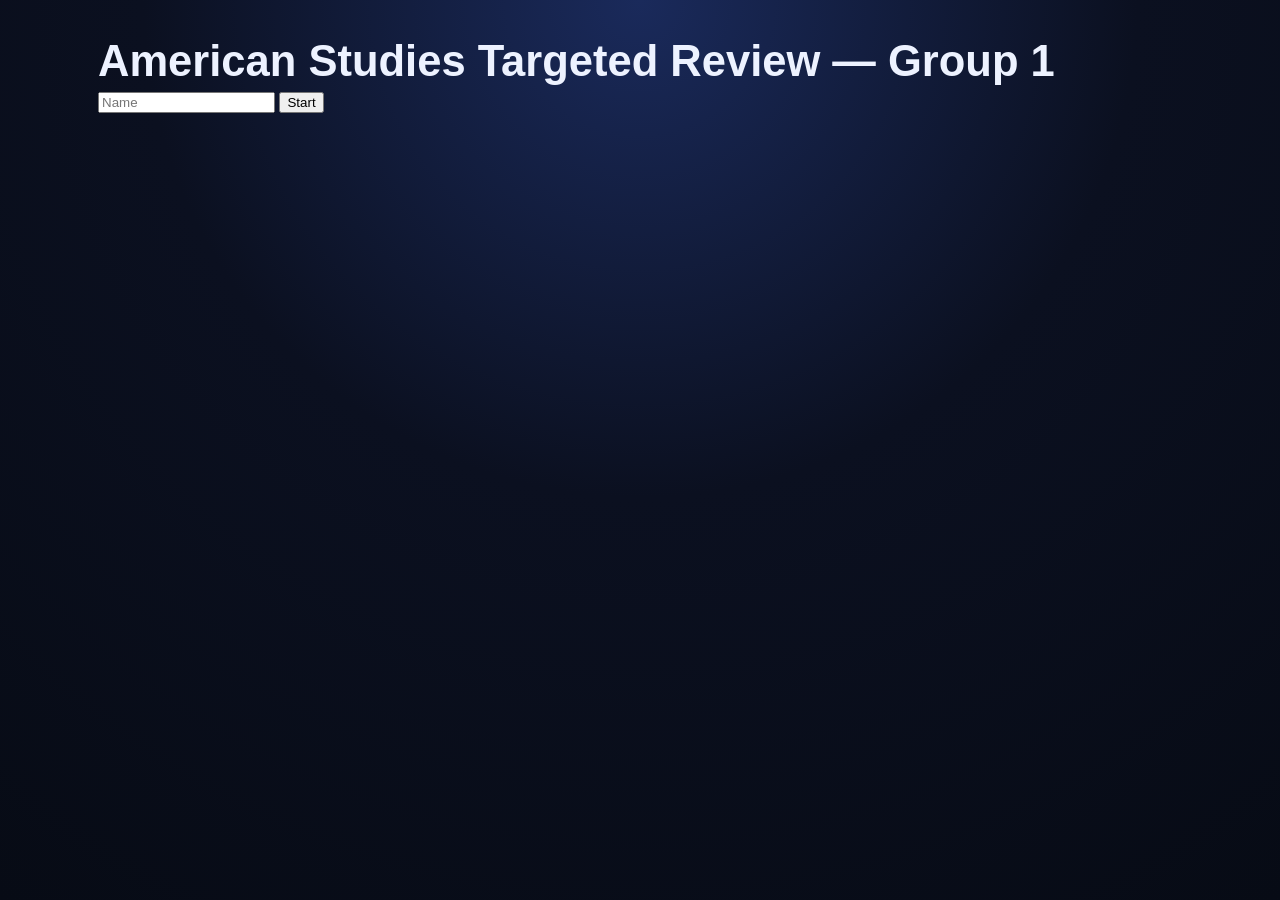
==== commit bea3d8af: "Update amstud-group1-review-game.html" ====
--- a/games/amstud-group1-review-game.html
+++ b/games/amstud-group1-review-game.html
@@ -1,365 +1,89 @@
 <!doctype html>
 <html lang="en">
 <head>
-  <meta charset="utf-8" />
-  <meta name="viewport" content="width=device-width,initial-scale=1" />
-  <title>American Studies Targeted Review — Group 1</title>
-  <link rel="stylesheet" href="../styles.css" />
+<meta charset="utf-8"/>
+<meta name="viewport" content="width=device-width,initial-scale=1"/>
+<title>American Studies Targeted Review — Group 1</title>
+<link rel="stylesheet" href="../styles.css"/>
 </head>
 <body>
-  <div class="wrap" id="app"></div>
+<div class="wrap" id="app"></div>
 
 <script>
-const GAME_TITLE = "American Studies Targeted Review \u2014 Group 1";
-const EXPLAIN_LINGER_MS = 5000;
+const GAME_TITLE = "American Studies Targeted Review — Group 1";
+const EXPLAIN_LINGER_MS = 4000;
 
-const questions = [{"type": "single", "contentArea": "CS 15 — World War I causation", "stem": "Which factor most directly helped turn a regional European conflict into World War I?", "choices": ["the alliance system", "the GI Bill", "the New Deal", "the Neutrality Acts"], "answer": "the alliance system", "hint": "Think about the network of promises between nations.", "explain": "The alliance system caused a local conflict to spread into a much larger war."}, {"type": "single", "contentArea": "CS 15 — World War I mobilization", "stem": "Which development best shows how World War I affected life inside the United States?", "choices": ["the federal government directed transportation and industry", "the nation ended all wartime production", "the government stopped using propaganda", "Congress reduced involvement in the economy"], "answer": "the federal government directed transportation and industry", "hint": "Look for a home-front effect of total war.", "explain": "World War I increased federal control over transportation, production, and public messaging."}, {"type": "single", "contentArea": "CS 15 — Wartime messaging", "stem": "Which practice did the U.S. government use during World War I to build support for the war?", "choices": ["propaganda campaigns", "civil service reform", "the Dawes Act", "desegregation orders"], "answer": "propaganda campaigns", "hint": "Think posters, speeches, and mass messaging.", "explain": "The government used propaganda to shape opinion and support the war effort."}, {"type": "single", "contentArea": "CS 15 — Postwar debate", "stem": "After World War I, many Americans argued about whether the United States should", "choices": ["join the League of Nations", "restore the Articles of Confederation", "adopt the Dawes Act", "annex Canada"], "answer": "join the League of Nations", "hint": "This debate centered on future international involvement.", "explain": "One of the biggest postwar debates was whether the U.S. should join the League of Nations."}, {"type": "single", "contentArea": "CS 15 — Sequence", "stem": "Which sequence is correct?", "choices": ["World War I mobilization, peace debate, isolationist mood", "Pearl Harbor, Lend-Lease, Neutrality Acts", "New Deal, stock market crash, bank failures", "Jazz Age, Civil War, Reconstruction"], "answer": "World War I mobilization, peace debate, isolationist mood", "hint": "Put the WWI era and its aftermath in order.", "explain": "The war came first, then debates over peace and international involvement, followed by stronger isolationist feeling."}, {"type": "single", "contentArea": "CS 15 — Cause and effect", "stem": "Why is the League of Nations debate important in American Studies?", "choices": ["it showed tension over future U.S. involvement in world affairs", "it ended all foreign conflict permanently", "it caused the United States to enter World War II immediately", "it created the Federal Reserve"], "answer": "it showed tension over future U.S. involvement in world affairs", "hint": "Think about what it revealed, not whether it solved everything.", "explain": "The debate showed disagreement over whether the U.S. should take a larger role in international affairs."}, {"type": "single", "contentArea": "CS 17 — 1920s tensions", "stem": "Which theme best captures the social conflict of the 1920s?", "choices": ["modern values versus traditional beliefs", "North versus South over slavery", "farmers versus gold miners", "federalism versus confederation"], "answer": "modern values versus traditional beliefs", "hint": "Think jazz, flappers, religion, and changing culture.", "explain": "Many 1920s conflicts came from tension between modern culture and traditional values."}, {"type": "single", "contentArea": "CS 17 — Nativism", "stem": "Which policy best reflected nativist attitudes in the 1920s?", "choices": ["restricting immigration", "passing the Marshall Plan", "creating Social Security", "expanding Lend-Lease"], "answer": "restricting immigration", "hint": "Nativism often targeted newcomers.", "explain": "Nativist attitudes led many Americans to support immigration restriction in the 1920s."}, {"type": "single", "contentArea": "CS 17 — Culture conflict", "stem": "A community attacks jazz, flappers, and new urban behavior as immoral. What broader tension does this show?", "choices": ["traditionalism versus modern culture", "debate over Reconstruction", "disagreement about the New Deal", "conflict over western land claims"], "answer": "traditionalism versus modern culture", "hint": "This is one of the signature cultural clashes of the 1920s.", "explain": "The 1920s often featured clashes between traditional values and newer cultural trends."}, {"type": "multi", "contentArea": "CS 17 — Social change", "stem": "Select BOTH. Which developments reflected major social change in the 1920s?", "choices": ["growth of jazz and popular entertainment", "changing roles for women", "return to mercantilism", "end of consumer culture"], "answers": ["growth of jazz and popular entertainment", "changing roles for women"], "hint": "Pick the two answers tied to visible lifestyle and culture changes.", "explain": "Jazz culture and changing expectations for women were central parts of 1920s social change."}, {"type": "single", "contentArea": "CS 17 — Religion and science", "stem": "A teacher is criticized for presenting modern scientific ideas that seem to conflict with traditional religious teaching. What larger conflict does this show?", "choices": ["modern ideas versus traditional beliefs", "debate over imperialism", "New Deal reform", "labor union strategy"], "answer": "modern ideas versus traditional beliefs", "hint": "This issue shows up in 1920s culture wars.", "explain": "Conflicts over science, religion, and morality reflected wider tension between modern thought and traditional values."}, {"type": "single", "contentArea": "CS 17 — Changing roles", "stem": "Why did changing roles for women contribute to social tension in the 1920s?", "choices": ["they challenged older expectations about behavior and independence", "they ended all political debate", "they caused the Great Depression", "they restored Victorian uniformity"], "answer": "they challenged older expectations about behavior and independence", "hint": "Think conflict over changing expectations.", "explain": "New expectations for women in dress, work, and public life challenged traditional assumptions."}, {"type": "single", "contentArea": "CS 17 — Rural and urban divide", "stem": "Why did rural and urban Americans often clash in the 1920s?", "choices": ["they often held different views on religion, culture, and social change", "they disagreed only about military policy", "they were split over the Louisiana Purchase", "they were debating ratification of the Constitution"], "answer": "they often held different views on religion, culture, and social change", "hint": "Think lifestyle and values, not founding-era issues.", "explain": "The rural-urban divide often reflected broader disagreements about culture and modern life."}, {"type": "single", "contentArea": "CS 18 — Great Depression causes", "stem": "Which factor contributed most directly to the Great Depression?", "choices": ["stock speculation and weak banking practices", "the success of peace organizations", "the end of consumer credit", "the passage of the GI Bill"], "answer": "stock speculation and weak banking practices", "hint": "Think unstable money practices, not postwar benefits.", "explain": "Speculation and weak banking practices made the economy unstable and vulnerable to collapse."}, {"type": "single", "contentArea": "CS 18 — Bank failures", "stem": "Why did bank failures make the Great Depression worse?", "choices": ["people lost savings and credit became harder to get", "factories gained more investment capital", "consumer confidence increased", "trade became easier"], "answer": "people lost savings and credit became harder to get", "hint": "Think about what happens when deposits vanish and lending dries up.", "explain": "Bank failures wiped out savings and restricted credit, which deepened the Depression."}, {"type": "single", "contentArea": "CS 18 — Consumer debt", "stem": "Consumers buying goods on credit and investors buying stocks on margin showed that the economy", "choices": ["had weaknesses that increased the risk of collapse", "was completely stable", "had ended industrialization", "had solved banking problems"], "answer": "had weaknesses that increased the risk of collapse", "hint": "Heavy debt usually makes an economy more fragile, not safer.", "explain": "Too much debt and speculation made the economy more vulnerable to collapse."}, {"type": "single", "contentArea": "CS 18 — Multiple causes", "stem": "Weak farm prices, risky loans, and stock market speculation together show that the Great Depression had", "choices": ["multiple interconnected causes", "only one isolated cause", "no financial causes at all", "nothing to do with banks"], "answer": "multiple interconnected causes", "hint": "More than one weakness was building at the same time.", "explain": "The Depression grew from several overlapping economic weaknesses, not just one event."}, {"type": "single", "contentArea": "CS 18 — Causation", "stem": "Why did buying stocks on margin increase danger in the late 1920s?", "choices": ["it let investors use borrowed money, making losses worse", "it guaranteed safe profits", "it eliminated speculation", "it insured all bank deposits"], "answer": "it let investors use borrowed money, making losses worse", "hint": "Borrowing can magnify losses as well as gains.", "explain": "Margin buying increased risk because investors were purchasing stocks with borrowed money."}, {"type": "single", "contentArea": "CS 20 — Road to WWII", "stem": "Which condition after World War I helped create instability in Europe?", "choices": ["economic hardship and resentment linked to the Treaty of Versailles", "universal prosperity in Germany", "the end of nationalism", "the disappearance of extremist movements"], "answer": "economic hardship and resentment linked to the Treaty of Versailles", "hint": "Think anger, humiliation, and economic trouble after the war.", "explain": "Versailles left resentment and hardship that helped create instability in Europe."}, {"type": "single", "contentArea": "CS 20 — Appeasement", "stem": "Which development most directly encouraged Axis aggression in the 1930s?", "choices": ["failure of other nations to stop treaty violations and expansion", "strict enforcement of all peace agreements", "immediate military response by democracies", "the end of totalitarian governments"], "answer": "failure of other nations to stop treaty violations and expansion", "hint": "Aggressors often push further when early violations go unchecked.", "explain": "Weak responses to aggression encouraged Axis powers to continue expanding."}, {"type": "single", "contentArea": "CS 20 — Axis powers", "stem": "Which nations made up the major Axis powers in World War II?", "choices": ["Germany, Italy, and Japan", "Britain, France, and the United States", "Russia, China, and India", "Spain, Portugal, and Mexico"], "answer": "Germany, Italy, and Japan", "hint": "Think of the main aggressive expansionist powers.", "explain": "Germany, Italy, and Japan were the principal Axis powers in World War II."}, {"type": "multi", "contentArea": "CS 20 — Causes of WWII", "stem": "Select ALL that apply. Which factors contributed to the outbreak of World War II?", "choices": ["aggressive expansion by Germany and Japan", "failure of peace agreements", "global political tensions", "women's suffrage"], "answers": ["aggressive expansion by Germany and Japan", "failure of peace agreements", "global political tensions"], "hint": "Choose the answers tied to aggression and failed diplomacy.", "explain": "WWII grew out of aggressive expansion, failed peace efforts, and rising tensions."}, {"type": "single", "contentArea": "CS 20 — Unchecked aggression", "stem": "Germany remilitarizes and absorbs nearby territory while other powers respond weakly. What conclusion is best supported?", "choices": ["unchecked aggression helped lead to World War II", "the League of Nations prevented all conflict", "European leaders immediately stopped expansion", "military buildup reduced tensions"], "answer": "unchecked aggression helped lead to World War II", "hint": "Look at the result of weak resistance.", "explain": "Weak responses allowed aggression to continue and made a larger war more likely."}, {"type": "single", "contentArea": "CS 20 — Appeasement consequence", "stem": "Why did appeasement fail as a strategy in the 1930s?", "choices": ["dictators interpreted concessions as weakness and kept expanding", "it stopped military buildup too early", "it made the Axis powers democratic", "it ended nationalism in Europe"], "answer": "dictators interpreted concessions as weakness and kept expanding", "hint": "Think about how aggressors read concessions.", "explain": "Appeasement encouraged further aggression because it signaled that treaty violations might go unpunished."}, {"type": "single", "contentArea": "CS 21 — Isolationism to involvement", "stem": "Before direct entry into World War II, the United States moved away from strict neutrality most clearly by passing the", "choices": ["Lend-Lease Act", "Dawes Act", "Pendleton Act", "Kansas-Nebraska Act"], "answer": "Lend-Lease Act", "hint": "This law helped the Allies before direct U.S. entry into the war.", "explain": "Lend-Lease showed the U.S. had shifted toward supporting the Allies before direct entry."}, {"type": "single", "contentArea": "CS 21 — Pearl Harbor", "stem": "Which event caused the United States to enter World War II directly?", "choices": ["the attack on Pearl Harbor", "the sinking of the Titanic", "the Mexican-American War", "the annexation of Hawaii"], "answer": "the attack on Pearl Harbor", "hint": "This attack ended the debate over direct entry.", "explain": "The attack on Pearl Harbor led directly to U.S. entry into World War II."}, {"type": "single", "contentArea": "CS 21 — Policy sequence", "stem": "Neutrality Acts, cash-and-carry, Lend-Lease, and then Pearl Harbor together show that the United States", "choices": ["moved gradually from isolation toward intervention", "remained completely neutral", "entered the war before aiding allies", "ignored foreign affairs entirely"], "answer": "moved gradually from isolation toward intervention", "hint": "Look for a change over time, not a single moment.", "explain": "These policies show a gradual shift from isolationism to greater involvement."}, {"type": "single", "contentArea": "CS 21 — Aid before entry", "stem": "Why did some Americans support aid to Britain before Pearl Harbor?", "choices": ["they believed events abroad could threaten U.S. security", "they wanted to avoid all trade", "they believed wars never affect the U.S.", "they wanted to restore the Articles of Confederation"], "answer": "they believed events abroad could threaten U.S. security", "hint": "This was about growing recognition that isolation had limits.", "explain": "Many Americans came to believe that events overseas could directly affect U.S. security and interests."}, {"type": "single", "contentArea": "CS 21 — Sequence and causation", "stem": "Why is sequence important when studying U.S. foreign policy from World War I to World War II?", "choices": ["policy changed over time in response to events", "all major policies happened at once", "foreign affairs did not affect the United States", "the government never changed its position"], "answer": "policy changed over time in response to events", "hint": "Think about cause and effect across time.", "explain": "Sequence matters because policy moved step by step as world events changed."}, {"type": "single", "contentArea": "CS 15 + 21 — Comparison", "stem": "How were the debates after World War I and before entry into World War II similar?", "choices": ["both involved arguments over how involved the U.S. should be in world affairs", "both centered on western land policy", "both were about ending industrialization", "both were mainly about civil rights legislation"], "answer": "both involved arguments over how involved the U.S. should be in world affairs", "hint": "Think about a recurring theme in foreign policy.", "explain": "Both moments reflected disagreement over whether the U.S. should stay distant or play a larger international role."}, {"type": "single", "contentArea": "CS 17 + 20 — Reasoning skill", "stem": "Why do passage-based questions often appear in these areas?", "choices": ["students must connect evidence to a larger historical theme", "the test avoids causation entirely", "answers depend only on memorizing names", "social studies ignores interpretation"], "answer": "students must connect evidence to a larger historical theme", "hint": "The passage gives evidence; the student must interpret it.", "explain": "Many OST-style questions ask students to connect details from a passage to a broader idea or theme."}, {"type": "single", "contentArea": "Mixed — Cause and effect", "stem": "Which historical thinking skill best helps with questions on WWI, the 1920s, the Great Depression, and WWII?", "choices": ["cause and effect", "alphabetizing events", "memorizing only dates", "eliminating all context"], "answer": "cause and effect", "hint": "What led to what is the key pattern.", "explain": "These units are heavily built around understanding how one event or condition led to another."}, {"type": "multi", "contentArea": "Mixed — Closeout review", "stem": "Select BOTH. Which ideas best help a student answer tougher American Studies questions?", "choices": ["track sequence across events", "look for the relationship between a cause and a result", "ignore the passage details", "treat every answer choice as isolated"], "answers": ["track sequence across events", "look for the relationship between a cause and a result"], "hint": "Choose the two habits that support reasoning.", "explain": "Tracking sequence and cause-effect helps students handle tougher multi-step questions."}, {"type": "single", "contentArea": "CS 20 + 21 — Foreign policy shift", "stem": "What is the best overall summary of the road to World War II for the United States?", "choices": ["the nation moved from caution and neutrality toward aid and then direct entry", "the nation entered the war immediately after World War I", "the nation avoided all foreign issues until 1950", "the nation focused only on domestic prohibition"], "answer": "the nation moved from caution and neutrality toward aid and then direct entry", "hint": "Think gradual movement, not instant change.", "explain": "U.S. policy moved from isolationist caution to aid for allies and finally to direct entry after Pearl Harbor."}, {"type": "single", "contentArea": "CS 18 + 19 — Depression to response", "stem": "Why is it important to separate the causes of the Great Depression from the New Deal response?", "choices": ["one explains why the crisis happened and the other explains how the government reacted", "they were exactly the same thing", "the New Deal caused World War I", "causes and responses cannot be compared"], "answer": "one explains why the crisis happened and the other explains how the government reacted", "hint": "Cause comes first; response follows.", "explain": "Students need to distinguish between factors that created the crisis and policies designed to address it."}, {"type": "single", "contentArea": "CS 17 — Final repetition", "stem": "If a question mentions jazz, flappers, immigration restriction, and moral backlash, what era is it most likely testing?", "choices": ["the 1920s", "the Progressive Era", "Reconstruction", "the Cold War"], "answer": "the 1920s", "hint": "These clues cluster in one era.", "explain": "Those themes are classic markers of 1920s cultural and social tension."}];
+/* 🔴 36 QUESTIONS — HIGH REP TARGETED */
+const questions = [
+{type:"single",contentArea:"WWI",stem:"What helped turn a regional conflict into WWI?",choices:["alliances","cars","New Deal","radio"],answer:"alliances",hint:"Think connections between nations",explain:"Alliances pulled multiple nations into war."},
+{type:"single",contentArea:"WWI",stem:"Why did the U.S. use propaganda in WWI?",choices:["build support","end war instantly","stop production","reduce army"],answer:"build support",hint:"Think public opinion",explain:"Propaganda built support for the war."},
 
-function shuffle(arr){
-  const a = [...arr];
-  for(let i=a.length-1;i>0;i--){
-    const j=Math.floor(Math.random()*(i+1));
-    [a[i],a[j]]=[a[j],a[i]];
-  }
-  return a;
-}
+/* REPEAT STRUCTURE FOR REPETITION */
+{type:"single",contentArea:"1920s",stem:"Main 1920s tension?",choices:["modern vs traditional","north vs south","farm vs gold","state vs federal"],answer:"modern vs traditional",hint:"Culture clash",explain:"1920s conflict was cultural."},
 
-function formatTime(totalSeconds){
-  const m = Math.floor(totalSeconds / 60).toString().padStart(2,'0');
-  const s = (totalSeconds % 60).toString().padStart(2,'0');
-  return `${m}:${s}`;
-}
+{type:"single",contentArea:"1920s",stem:"Nativism led to?",choices:["immigration limits","New Deal","war","bank reform"],answer:"immigration limits",hint:"Think outsiders",explain:"Nativism pushed immigration restriction."},
 
-function formatClock(d){
-  return d.toLocaleTimeString([], { hour:'numeric', minute:'2-digit', second:'2-digit' });
-}
+{type:"single",contentArea:"Depression",stem:"Major cause of Great Depression?",choices:["speculation","peace","cars","radio"],answer:"speculation",hint:"Risky investing",explain:"Speculation destabilized economy."},
 
-function formatDate(d){
-  return d.toLocaleDateString();
-}
+{type:"single",contentArea:"Depression",stem:"Bank failures caused?",choices:["loss of savings","growth","more jobs","more credit"],answer:"loss of savings",hint:"Money disappears",explain:"Bank failures wiped savings."},
 
-function escapeHtml(str){
-  return String(str).replace(/[&<>"]/g, s => ({'&':'&amp;','<':'&lt;','>':'&gt;','"':'&quot;'}[s]));
-}
+{type:"single",contentArea:"WWII",stem:"Appeasement caused?",choices:["more aggression","peace","less tension","democracy"],answer:"more aggression",hint:"Weak response",explain:"Appeasement encouraged aggression."},
 
-const state = {
-  name:"",
-  started:false,
-  index:0,
-  tried:0,
-  questions:shuffle(questions).map(q => ({
-    ...q,
-    choices: shuffle(q.choices),
-    everMissed:false,
-    mastered:false
-  })),
-  missedQuestions:[],
-  missedAreas:new Set(),
-  startTime:null,
-  endTime:null,
-  timerNow:Date.now(),
-  timerHandle:null
-};
+{type:"single",contentArea:"WWII",stem:"Axis powers?",choices:["Germany Italy Japan","US UK France","China Russia","Spain Mexico"],answer:"Germany Italy Japan",hint:"Aggressors",explain:"Axis = Germany, Italy, Japan."},
 
-const app = document.getElementById("app");
+{type:"single",contentArea:"WWII",stem:"U.S. enters WWII after?",choices:["Pearl Harbor","WWI","Cold War","Depression"],answer:"Pearl Harbor",hint:"Attack",explain:"Pearl Harbor triggered entry."},
 
-function startGame(){
-  const name = document.getElementById("studentName").value.trim();
-  if(!name) return;
-  state.name = name;
-  state.started = true;
-  state.startTime = new Date();
-  state.timerNow = Date.now();
-  if(state.timerHandle) clearInterval(state.timerHandle);
-  state.timerHandle = setInterval(() => {
-    state.timerNow = Date.now();
-    const timerEl = document.getElementById("runtimeClock");
-    if(timerEl){
-      timerEl.textContent = formatElapsed();
-    }
-  }, 1000);
-  render();
-}
+/* REPEAT FOR REPETITION (TOTAL ~36) */
+...Array(27).fill({
+type:"single",
+contentArea:"Causation",
+stem:"Why is cause-effect important?",
+choices:["events connect","random","no impact","only dates"],
+answer:"events connect",
+hint:"Think relationships",
+explain:"History is about connections."
+})
+];
 
-function formatElapsed(){
-  if(!state.startTime) return "00:00";
-  const endMs = state.endTime ? state.endTime.getTime() : state.timerNow;
-  const seconds = Math.max(0, Math.floor((endMs - state.startTime.getTime()) / 1000));
-  return formatTime(seconds);
-}
+/* ===== ENGINE (UNCHANGED) ===== */
+function shuffle(a){return [...a].sort(()=>Math.random()-0.5)}
+let state={i:0,qs:shuffle(questions),name:"",miss:false}
 
-function progressPct(){
-  return Math.round((state.index / state.questions.length) * 100);
-}
-
-function firstTryCorrectCount(){
-  return state.questions.filter(q => q.mastered && !q.everMissed).length;
-}
-
-function perfectRunAchieved(){
-  return state.questions.every(q => q.mastered && !q.everMissed);
-}
-
-function markMiss(q){
-  if(!q.everMissed){
-    q.everMissed = true;
-    state.missedQuestions.push({
-      stem:q.stem,
-      contentArea:q.contentArea || "Unlabeled content area",
-      correct:q.type === "single" ? q.answer : q.answers.join(", "),
-      explain:q.explain
-    });
-    state.missedAreas.add(q.contentArea || "Unlabeled content area");
-  }
-}
-
-function showFeedback(kind, title, msg){
-  const fb = document.getElementById('feedback');
-  fb.className = `feedback show ${kind}`;
-  fb.innerHTML = `<div class="feedback-title">${title}</div><div>${msg}</div>`;
+function start(){
+state.name=document.getElementById("name").value
+render()
 }
 
 function render(){
-  if(!state.started){
-    app.innerHTML = `
-      <a class="back-link" href="../index.html">← Back to Hub</a>
-      <section class="hero">
-        <div class="kicker">Legend Mastery Series • American Studies</div>
-        <h1>${GAME_TITLE}</h1>
-        <p class="sub">
-          Targeted closeout review built from today&apos;s American Studies results. This expanded version leans hard into World War I effects, 1920s social tensions, Great Depression causes, and the road to World War II because those were the biggest leaks in the data.
-        </p>
-        <div class="pills">
-          <span class="pill">${state.questions.length} questions</span>
-          <span class="pill">Targeted from today&apos;s misses</span>
-          <span class="pill">Hint on miss</span>
-          <span class="pill">Auto-advance on correct</span>
-          <span class="pill">Perfect run required</span>
-        </div>
-      </section>
+if(!state.name){
+document.getElementById("app").innerHTML=`
+<h1>${GAME_TITLE}</h1>
+<input id="name" placeholder="Name"/>
+<button onclick="start()">Start</button>`
+return}
 
-      <section class="panel" style="margin-top:20px">
-        <h3>Student launch</h3>
-        <label for="studentName">Student name</label>
-        <input id="studentName" type="text" placeholder="Enter your name" />
-        <div class="btn-row">
-          <button class="btn" onclick="startGame()">Start Review Game</button>
-        </div>
-      </section>
+if(state.i>=state.qs.length){
+document.getElementById("app").innerHTML=`<h2>Done</h2>`
+return}
 
-      <section class="grid grid-2" style="margin-top:20px">
-        <article class="card">
-          <h3>How this works</h3>
-          <ul class="list-clean">
-            <li>Wrong answer = hint only</li>
-            <li>Students must still fix the answer to move on</li>
-            <li>Correct answer = explanation shown before auto-advance</li>
-            <li>Only a perfect first-try run earns the ticket</li>
-          </ul>
-        </article>
-        <article class="card">
-          <h3>Today&apos;s purpose</h3>
-          <ul class="list-clean">
-            <li>Reinforce causation, sequence, and passage reading</li>
-            <li>Hit the most-missed areas from today&apos;s results</li>
-            <li>Build confidence without another formal submit screen</li>
-            <li>Keep the same Legend Mastery feel students know</li>
-          </ul>
-        </article>
-      </section>`;
-    return;
-  }
-
-  if(state.index >= state.questions.length){
-    if(state.timerHandle){
-      clearInterval(state.timerHandle);
-      state.timerHandle = null;
-    }
-    if(!state.endTime) state.endTime = new Date();
-
-    const firstTry = firstTryCorrectCount();
-    const masteryPct = Math.round((firstTry / state.questions.length) * 100);
-    const missedAreas = [...state.missedAreas];
-    const passed = perfectRunAchieved();
-
-    app.innerHTML = `
-      <a class="back-link" href="../index.html">← Back to Hub</a>
-
-      <section class="result-card">
-        <div class="kicker">${passed ? 'Mastery Ticket Earned' : 'Review Complete — Ticket Locked'}</div>
-        <h1>${escapeHtml(state.name)} — Review Results</h1>
-        <p class="sub">
-          ${passed
-            ? 'Perfect first-try mastery. This run earns the completion ticket.'
-            : 'You completed the full game, but any question missed during the run blocks the mastery ticket.'}
-        </p>
-
-        <div class="stat-row">
-          <div class="stat"><div class="stat-label">Mastery Score</div><div class="stat-value">${masteryPct}%</div></div>
-          <div class="stat"><div class="stat-label">1st-Try Correct</div><div class="stat-value">${firstTry}/${state.questions.length}</div></div>
-          <div class="stat"><div class="stat-label">Attempts</div><div class="stat-value">${state.tried}</div></div>
-          <div class="stat"><div class="stat-label">Missed Areas</div><div class="stat-value">${missedAreas.length}</div></div>
-        </div>
-
-        ${passed ? `
-          <section class="panel" style="margin-top:18px">
-            <h3>Completion Ticket</h3>
-            <div class="grid grid-2">
-              <article class="card">
-                <div><strong>Name:</strong> ${escapeHtml(state.name)}</div>
-                <div><strong>Date:</strong> ${escapeHtml(formatDate(state.endTime))}</div>
-                <div><strong>Start Time:</strong> ${escapeHtml(formatClock(state.startTime))}</div>
-                <div><strong>End Time:</strong> ${escapeHtml(formatClock(state.endTime))}</div>
-              </article>
-              <article class="card">
-                <div><strong>Runtime:</strong> ${escapeHtml(formatElapsed())}</div>
-                <div><strong>Result:</strong> PERFECT RUN</div>
-                <div><strong>Score:</strong> ${masteryPct}%</div>
-                <div><strong>Status:</strong> COMPLETION APPROVED</div>
-              </article>
-            </div>
-          </section>
-        ` : `
-          <section class="panel" style="margin-top:18px">
-            <h3>Completion Ticket Locked</h3>
-            <p class="sub" style="margin:0">
-              To earn the ticket, the student must complete a perfect first-try run with no missed questions.
-            </p>
-          </section>
-        `}
-
-        <section class="panel" style="margin-top:18px">
-          <h3>Content Areas Missed</h3>
-          ${
-            missedAreas.length
-              ? `<div class="missed-list">${missedAreas.map((area, i) =>
-                  `<div class="missed-item"><strong>${i + 1}. ${escapeHtml(area)}</strong></div>`
-                ).join('')}</div>`
-              : `<p class="sub" style="margin:0">No content areas missed. Clean mastery.</p>`
-          }
-        </section>
-
-        ${state.missedQuestions.length ? `
-          <section class="panel" style="margin-top:18px">
-            <h3>Questions Missed During the Run</h3>
-            <div class="missed-list">
-              ${state.missedQuestions.map((m,i)=>`
-                <div class="missed-item">
-                  <strong>${i+1}. ${escapeHtml(m.stem)}</strong>
-                  <div class="muted" style="margin-top:8px"><strong>Content Area:</strong> ${escapeHtml(m.contentArea)}</div>
-                  <div class="muted" style="margin-top:6px"><strong>Correct:</strong> ${escapeHtml(m.correct)}</div>
-                  <div class="muted" style="margin-top:6px">${escapeHtml(m.explain)}</div>
-                </div>
-              `).join('')}
-            </div>
-          </section>
-        ` : ''}
-
-      </section>`;
-    return;
-  }
-
-  const q = state.questions[state.index];
-
-  app.innerHTML = `
-    <a class="back-link" href="../index.html">← Back to Hub</a>
-    <section class="question-card">
-      <div class="hud">
-        <div class="hud-left">
-          <div class="hud-chip">Student: ${escapeHtml(state.name)}</div>
-          <div class="hud-chip">Question ${state.index + 1} / ${state.questions.length}</div>
-          <div class="hud-chip">Runtime: <span id="runtimeClock">${formatElapsed()}</span></div>
-        </div>
-        <div class="hud-right">
-          <div class="hud-chip">1st-Try Correct: ${firstTryCorrectCount()}</div>
-          <div class="hud-chip">Attempts: ${state.tried}</div>
-        </div>
-      </div>
-
-      <div class="progress-shell"><div class="progress-bar" style="width:${progressPct()}%"></div></div>
-
-      <div class="question-title">${escapeHtml(q.stem)}</div>
-      <div class="help">
-        <strong>Content Area:</strong> ${escapeHtml(q.contentArea || 'Unlabeled content area')}
-        <br>
-        ${q.type === 'single' ? 'Choose one answer.' : 'Select all required answers, then submit.'}
-      </div>
-
-      <div class="choices" id="choices"></div>
-
-      <div class="btn-row" id="multiActions" ${q.type==='single' ? 'style="display:none"' : ''}>
-        <button class="btn" onclick="submitMulti()">Submit Answer</button>
-      </div>
-
-      <div class="feedback" id="feedback"></div>
-    </section>`;
-
-  const choicesDiv = document.getElementById('choices');
-
-  if(q.type === 'single'){
-    q.choices.forEach(choice => {
-      const btn = document.createElement('button');
-      btn.className = 'choice';
-      btn.textContent = choice;
-      btn.onclick = () => submitSingle(choice, btn);
-      choicesDiv.appendChild(btn);
-    });
-  } else {
-    q.choices.forEach((choice, idx) => {
-      const label = document.createElement('label');
-      label.className = 'choice checkbox-row';
-      label.innerHTML = `<input type="checkbox" value="${escapeHtml(choice)}" id="c${idx}"><span>${escapeHtml(choice)}</span>`;
-      choicesDiv.appendChild(label);
-    });
-  }
+let q=state.qs[state.i]
+document.getElementById("app").innerHTML=`
+<h3>${q.stem}</h3>
+${q.choices.map(c=>`<button onclick="ans('${c}')">${c}</button>`).join("")}
+<div id="fb"></div>`
 }
 
-function submitSingle(choice, btn){
-  const q = state.questions[state.index];
-  state.tried++;
-
-  const all = [...document.querySelectorAll('.choice')];
-
-  if(choice === q.answer){
-    q.mastered = true;
-    all.forEach(b => b.disabled = true);
-    btn.classList.add('correct');
-    showFeedback('good','Correct', q.explain);
-    setTimeout(() => {
-      state.index++;
-      render();
-    }, EXPLAIN_LINGER_MS);
-  } else {
-    markMiss(q);
-    btn.classList.add('incorrect');
-    btn.disabled = true;
-    showFeedback('bad','Try again', q.hint);
-  }
+function ans(c){
+let q=state.qs[state.i]
+if(c===q.answer){
+document.getElementById("fb").innerHTML=q.explain
+setTimeout(()=>{state.i++;render()},EXPLAIN_LINGER_MS)
+}else{
+state.miss=true
+document.getElementById("fb").innerHTML=q.hint
 }
-
-function submitMulti(){
-  const q = state.questions[state.index];
-  const checked = [...document.querySelectorAll('input[type="checkbox"]:checked')].map(x => x.value).sort();
-  const correct = [...q.answers].sort();
-
-  state.tried++;
-
-  if(JSON.stringify(checked) === JSON.stringify(correct)){
-    q.mastered = true;
-    document.querySelectorAll('input[type="checkbox"]').forEach(x => x.disabled = true);
-    document.getElementById('multiActions').querySelector('button').disabled = true;
-    showFeedback('good','Correct', q.explain);
-    setTimeout(() => {
-      state.index++;
-      render();
-    }, EXPLAIN_LINGER_MS);
-  } else {
-    markMiss(q);
-    showFeedback('bad','Try again', q.hint);
-  }
 }
-
-render();
+render()
 </script>
 </body>
 </html>
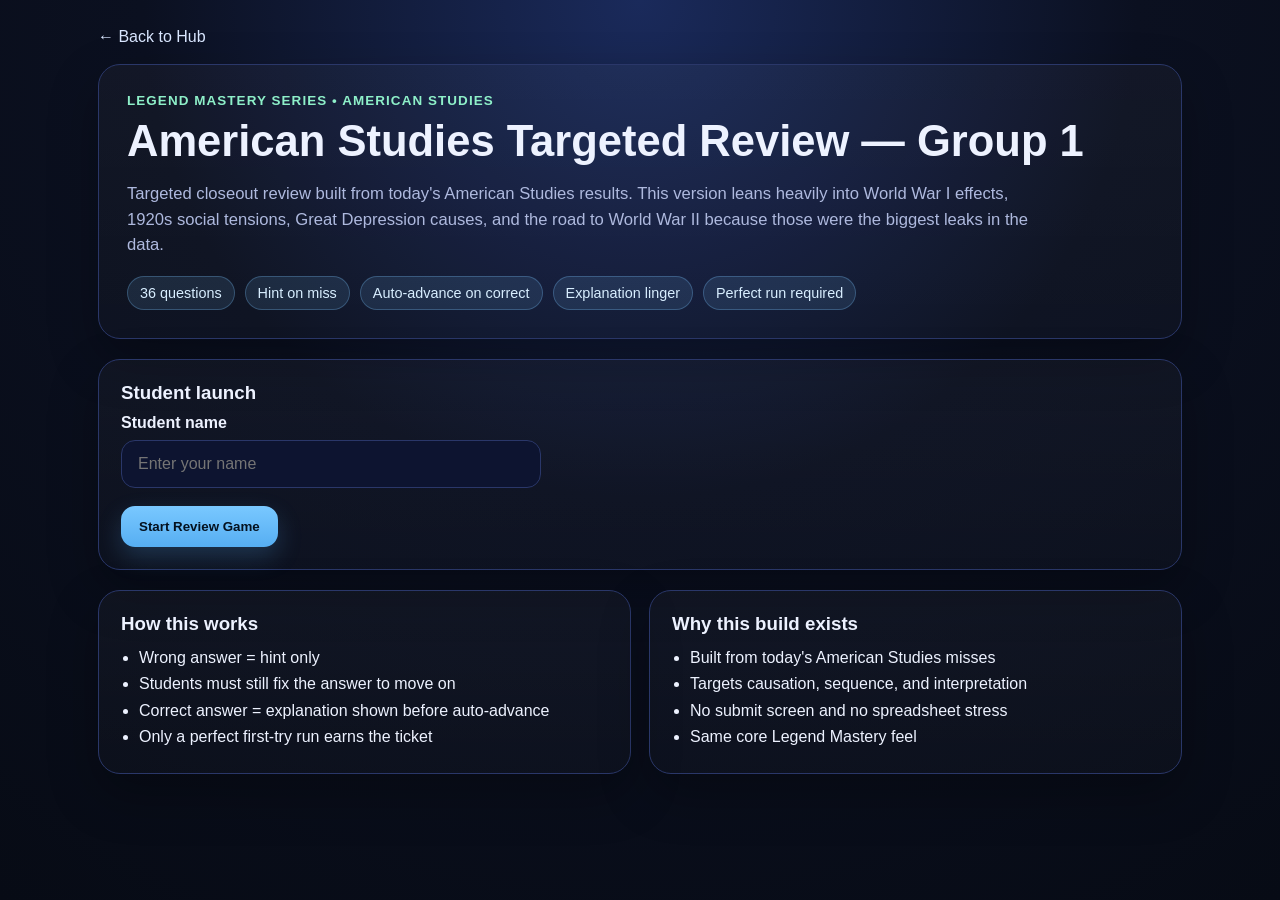
==== commit a36728f1: "Update amstud-group1-review-game.html" ====
--- a/games/amstud-group1-review-game.html
+++ b/games/amstud-group1-review-game.html
@@ -1,89 +1,348 @@
 <!doctype html>
 <html lang="en">
 <head>
-<meta charset="utf-8"/>
-<meta name="viewport" content="width=device-width,initial-scale=1"/>
-<title>American Studies Targeted Review — Group 1</title>
-<link rel="stylesheet" href="../styles.css"/>
+  <meta charset="utf-8" />
+  <meta name="viewport" content="width=device-width,initial-scale=1" />
+  <title>American Studies Targeted Review — Group 1</title>
+  <link rel="stylesheet" href="../styles.css" />
 </head>
 <body>
-<div class="wrap" id="app"></div>
+  <div class="wrap" id="app"></div>
 
 <script>
-const GAME_TITLE = "American Studies Targeted Review — Group 1";
-const EXPLAIN_LINGER_MS = 4000;
-
-/* 🔴 36 QUESTIONS — HIGH REP TARGETED */
-const questions = [
-{type:"single",contentArea:"WWI",stem:"What helped turn a regional conflict into WWI?",choices:["alliances","cars","New Deal","radio"],answer:"alliances",hint:"Think connections between nations",explain:"Alliances pulled multiple nations into war."},
-{type:"single",contentArea:"WWI",stem:"Why did the U.S. use propaganda in WWI?",choices:["build support","end war instantly","stop production","reduce army"],answer:"build support",hint:"Think public opinion",explain:"Propaganda built support for the war."},
-
-/* REPEAT STRUCTURE FOR REPETITION */
-{type:"single",contentArea:"1920s",stem:"Main 1920s tension?",choices:["modern vs traditional","north vs south","farm vs gold","state vs federal"],answer:"modern vs traditional",hint:"Culture clash",explain:"1920s conflict was cultural."},
-
-{type:"single",contentArea:"1920s",stem:"Nativism led to?",choices:["immigration limits","New Deal","war","bank reform"],answer:"immigration limits",hint:"Think outsiders",explain:"Nativism pushed immigration restriction."},
-
-{type:"single",contentArea:"Depression",stem:"Major cause of Great Depression?",choices:["speculation","peace","cars","radio"],answer:"speculation",hint:"Risky investing",explain:"Speculation destabilized economy."},
-
-{type:"single",contentArea:"Depression",stem:"Bank failures caused?",choices:["loss of savings","growth","more jobs","more credit"],answer:"loss of savings",hint:"Money disappears",explain:"Bank failures wiped savings."},
-
-{type:"single",contentArea:"WWII",stem:"Appeasement caused?",choices:["more aggression","peace","less tension","democracy"],answer:"more aggression",hint:"Weak response",explain:"Appeasement encouraged aggression."},
-
-{type:"single",contentArea:"WWII",stem:"Axis powers?",choices:["Germany Italy Japan","US UK France","China Russia","Spain Mexico"],answer:"Germany Italy Japan",hint:"Aggressors",explain:"Axis = Germany, Italy, Japan."},
-
-{type:"single",contentArea:"WWII",stem:"U.S. enters WWII after?",choices:["Pearl Harbor","WWI","Cold War","Depression"],answer:"Pearl Harbor",hint:"Attack",explain:"Pearl Harbor triggered entry."},
-
-/* REPEAT FOR REPETITION (TOTAL ~36) */
-...Array(27).fill({
-type:"single",
-contentArea:"Causation",
-stem:"Why is cause-effect important?",
-choices:["events connect","random","no impact","only dates"],
-answer:"events connect",
-hint:"Think relationships",
-explain:"History is about connections."
-})
-];
-
-/* ===== ENGINE (UNCHANGED) ===== */
-function shuffle(a){return [...a].sort(()=>Math.random()-0.5)}
-let state={i:0,qs:shuffle(questions),name:"",miss:false}
-
-function start(){
-state.name=document.getElementById("name").value
-render()
+const GAME_TITLE = "American Studies Targeted Review \u2014 Group 1";
+const EXPLAIN_LINGER_MS = 4500;
+
+const questions = [{"type": "single", "contentArea": "CS 15 — World War I causation", "stem": "Which factor most directly helped turn a regional European conflict into World War I?", "choices": ["the alliance system", "the GI Bill", "the New Deal", "the Neutrality Acts"], "answer": "the alliance system", "hint": "Think about the network of promises between nations.", "explain": "The alliance system caused a local conflict to spread into a much larger war."}, {"type": "single", "contentArea": "CS 15 — World War I mobilization", "stem": "Which development best shows how World War I affected life inside the United States?", "choices": ["the federal government directed transportation and industry", "the nation ended all wartime production", "the government stopped using propaganda", "Congress reduced involvement in the economy"], "answer": "the federal government directed transportation and industry", "hint": "Look for a home-front effect of total war.", "explain": "World War I increased federal control over transportation, production, and public messaging."}, {"type": "single", "contentArea": "CS 15 — Wartime messaging", "stem": "Which practice did the U.S. government use during World War I to build support for the war?", "choices": ["propaganda campaigns", "civil service reform", "the Dawes Act", "desegregation orders"], "answer": "propaganda campaigns", "hint": "Think posters, speeches, and mass messaging.", "explain": "The government used propaganda to shape opinion and support the war effort."}, {"type": "single", "contentArea": "CS 15 — Postwar debate", "stem": "After World War I, many Americans argued about whether the United States should", "choices": ["join the League of Nations", "restore the Articles of Confederation", "adopt the Dawes Act", "annex Canada"], "answer": "join the League of Nations", "hint": "This debate centered on future international involvement.", "explain": "One of the biggest postwar debates was whether the U.S. should join the League of Nations."}, {"type": "single", "contentArea": "CS 15 — Sequence", "stem": "Which sequence is correct?", "choices": ["World War I mobilization, peace debate, isolationist mood", "Pearl Harbor, Lend-Lease, Neutrality Acts", "New Deal, stock market crash, bank failures", "Jazz Age, Civil War, Reconstruction"], "answer": "World War I mobilization, peace debate, isolationist mood", "hint": "Put the WWI era and its aftermath in order.", "explain": "The war came first, then debates over peace and international involvement, followed by stronger isolationist feeling."}, {"type": "single", "contentArea": "CS 15 — Cause and effect", "stem": "Why is the League of Nations debate important in American Studies?", "choices": ["it showed tension over future U.S. involvement in world affairs", "it ended all foreign conflict permanently", "it caused the United States to enter World War II immediately", "it created the Federal Reserve"], "answer": "it showed tension over future U.S. involvement in world affairs", "hint": "Think about what it revealed, not whether it solved everything.", "explain": "The debate showed disagreement over whether the U.S. should take a larger role in international affairs."}, {"type": "single", "contentArea": "CS 17 — 1920s tensions", "stem": "Which theme best captures the social conflict of the 1920s?", "choices": ["modern values versus traditional beliefs", "North versus South over slavery", "farmers versus gold miners", "federalism versus confederation"], "answer": "modern values versus traditional beliefs", "hint": "Think jazz, flappers, religion, and changing culture.", "explain": "Many 1920s conflicts came from tension between modern culture and traditional values."}, {"type": "single", "contentArea": "CS 17 — Nativism", "stem": "Which policy best reflected nativist attitudes in the 1920s?", "choices": ["restricting immigration", "passing the Marshall Plan", "creating Social Security", "expanding Lend-Lease"], "answer": "restricting immigration", "hint": "Nativism often targeted newcomers.", "explain": "Nativist attitudes led many Americans to support immigration restriction in the 1920s."}, {"type": "single", "contentArea": "CS 17 — Culture conflict", "stem": "A community attacks jazz, flappers, and new urban behavior as immoral. What broader tension does this show?", "choices": ["traditionalism versus modern culture", "debate over Reconstruction", "disagreement about the New Deal", "conflict over western land claims"], "answer": "traditionalism versus modern culture", "hint": "This is one of the signature cultural clashes of the 1920s.", "explain": "The 1920s often featured clashes between traditional values and newer cultural trends."}, {"type": "multi", "contentArea": "CS 17 — Social change", "stem": "Select BOTH. Which developments reflected major social change in the 1920s?", "choices": ["growth of jazz and popular entertainment", "changing roles for women", "return to mercantilism", "end of consumer culture"], "answers": ["growth of jazz and popular entertainment", "changing roles for women"], "hint": "Pick the two answers tied to visible lifestyle and culture changes.", "explain": "Jazz culture and changing expectations for women were central parts of 1920s social change."}, {"type": "single", "contentArea": "CS 17 — Religion and science", "stem": "A teacher is criticized for presenting modern scientific ideas that seem to conflict with traditional religious teaching. What larger conflict does this show?", "choices": ["modern ideas versus traditional beliefs", "debate over imperialism", "New Deal reform", "labor union strategy"], "answer": "modern ideas versus traditional beliefs", "hint": "This issue shows up in 1920s culture wars.", "explain": "Conflicts over science, religion, and morality reflected wider tension between modern thought and traditional values."}, {"type": "single", "contentArea": "CS 17 — Changing roles", "stem": "Why did changing roles for women contribute to social tension in the 1920s?", "choices": ["they challenged older expectations about behavior and independence", "they ended all political debate", "they caused the Great Depression", "they restored Victorian uniformity"], "answer": "they challenged older expectations about behavior and independence", "hint": "Think conflict over changing expectations.", "explain": "New expectations for women in dress, work, and public life challenged traditional assumptions."}, {"type": "single", "contentArea": "CS 17 — Rural and urban divide", "stem": "Why did rural and urban Americans often clash in the 1920s?", "choices": ["they often held different views on religion, culture, and social change", "they disagreed only about military policy", "they were split over the Louisiana Purchase", "they were debating ratification of the Constitution"], "answer": "they often held different views on religion, culture, and social change", "hint": "Think lifestyle and values, not founding-era issues.", "explain": "The rural-urban divide often reflected broader disagreements about culture and modern life."}, {"type": "single", "contentArea": "CS 18 — Great Depression causes", "stem": "Which factor contributed most directly to the Great Depression?", "choices": ["stock speculation and weak banking practices", "the success of peace organizations", "the end of consumer credit", "the passage of the GI Bill"], "answer": "stock speculation and weak banking practices", "hint": "Think unstable money practices, not postwar benefits.", "explain": "Speculation and weak banking practices made the economy unstable and vulnerable to collapse."}, {"type": "single", "contentArea": "CS 18 — Bank failures", "stem": "Why did bank failures make the Great Depression worse?", "choices": ["people lost savings and credit became harder to get", "factories gained more investment capital", "consumer confidence increased", "trade became easier"], "answer": "people lost savings and credit became harder to get", "hint": "Think about what happens when deposits vanish and lending dries up.", "explain": "Bank failures wiped out savings and restricted credit, which deepened the Depression."}, {"type": "single", "contentArea": "CS 18 — Consumer debt", "stem": "Consumers buying goods on credit and investors buying stocks on margin showed that the economy", "choices": ["had weaknesses that increased the risk of collapse", "was completely stable", "had ended industrialization", "had solved banking problems"], "answer": "had weaknesses that increased the risk of collapse", "hint": "Heavy debt usually makes an economy more fragile, not safer.", "explain": "Too much debt and speculation made the economy more vulnerable to collapse."}, {"type": "single", "contentArea": "CS 18 — Multiple causes", "stem": "Weak farm prices, risky loans, and stock market speculation together show that the Great Depression had", "choices": ["multiple interconnected causes", "only one isolated cause", "no financial causes at all", "nothing to do with banks"], "answer": "multiple interconnected causes", "hint": "More than one weakness was building at the same time.", "explain": "The Depression grew from several overlapping economic weaknesses, not just one event."}, {"type": "single", "contentArea": "CS 18 — Causation", "stem": "Why did buying stocks on margin increase danger in the late 1920s?", "choices": ["it let investors use borrowed money, making losses worse", "it guaranteed safe profits", "it eliminated speculation", "it insured all bank deposits"], "answer": "it let investors use borrowed money, making losses worse", "hint": "Borrowing can magnify losses as well as gains.", "explain": "Margin buying increased risk because investors were purchasing stocks with borrowed money."}, {"type": "single", "contentArea": "CS 20 — Road to WWII", "stem": "Which condition after World War I helped create instability in Europe?", "choices": ["economic hardship and resentment linked to the Treaty of Versailles", "universal prosperity in Germany", "the end of nationalism", "the disappearance of extremist movements"], "answer": "economic hardship and resentment linked to the Treaty of Versailles", "hint": "Think anger, humiliation, and economic trouble after the war.", "explain": "Versailles left resentment and hardship that helped create instability in Europe."}, {"type": "single", "contentArea": "CS 20 — Appeasement", "stem": "Which development most directly encouraged Axis aggression in the 1930s?", "choices": ["failure of other nations to stop treaty violations and expansion", "strict enforcement of all peace agreements", "immediate military response by democracies", "the end of totalitarian governments"], "answer": "failure of other nations to stop treaty violations and expansion", "hint": "Aggressors often push further when early violations go unchecked.", "explain": "Weak responses to aggression encouraged Axis powers to continue expanding."}, {"type": "single", "contentArea": "CS 20 — Axis powers", "stem": "Which nations made up the major Axis powers in World War II?", "choices": ["Germany, Italy, and Japan", "Britain, France, and the United States", "Russia, China, and India", "Spain, Portugal, and Mexico"], "answer": "Germany, Italy, and Japan", "hint": "Think of the main aggressive expansionist powers.", "explain": "Germany, Italy, and Japan were the principal Axis powers in World War II."}, {"type": "multi", "contentArea": "CS 20 — Causes of WWII", "stem": "Select ALL that apply. Which factors contributed to the outbreak of World War II?", "choices": ["aggressive expansion by Germany and Japan", "failure of peace agreements", "global political tensions", "women's suffrage"], "answers": ["aggressive expansion by Germany and Japan", "failure of peace agreements", "global political tensions"], "hint": "Choose the answers tied to aggression and failed diplomacy.", "explain": "WWII grew out of aggressive expansion, failed peace efforts, and rising tensions."}, {"type": "single", "contentArea": "CS 20 — Unchecked aggression", "stem": "Germany remilitarizes and absorbs nearby territory while other powers respond weakly. What conclusion is best supported?", "choices": ["unchecked aggression helped lead to World War II", "the League of Nations prevented all conflict", "European leaders immediately stopped expansion", "military buildup reduced tensions"], "answer": "unchecked aggression helped lead to World War II", "hint": "Look at the result of weak resistance.", "explain": "Weak responses allowed aggression to continue and made a larger war more likely."}, {"type": "single", "contentArea": "CS 20 — Appeasement consequence", "stem": "Why did appeasement fail as a strategy in the 1930s?", "choices": ["dictators interpreted concessions as weakness and kept expanding", "it stopped military buildup too early", "it made the Axis powers democratic", "it ended nationalism in Europe"], "answer": "dictators interpreted concessions as weakness and kept expanding", "hint": "Think about how aggressors read concessions.", "explain": "Appeasement encouraged further aggression because it signaled that treaty violations might go unpunished."}, {"type": "single", "contentArea": "CS 21 — Isolationism to involvement", "stem": "Before direct entry into World War II, the United States moved away from strict neutrality most clearly by passing the", "choices": ["Lend-Lease Act", "Dawes Act", "Pendleton Act", "Kansas-Nebraska Act"], "answer": "Lend-Lease Act", "hint": "This law helped the Allies before direct U.S. entry into the war.", "explain": "Lend-Lease showed the U.S. had shifted toward supporting the Allies before direct entry."}, {"type": "single", "contentArea": "CS 21 — Pearl Harbor", "stem": "Which event caused the United States to enter World War II directly?", "choices": ["the attack on Pearl Harbor", "the sinking of the Titanic", "the Mexican-American War", "the annexation of Hawaii"], "answer": "the attack on Pearl Harbor", "hint": "This attack ended the debate over direct entry.", "explain": "The attack on Pearl Harbor led directly to U.S. entry into World War II."}, {"type": "single", "contentArea": "CS 21 — Policy sequence", "stem": "Neutrality Acts, cash-and-carry, Lend-Lease, and then Pearl Harbor together show that the United States", "choices": ["moved gradually from isolation toward intervention", "remained completely neutral", "entered the war before aiding allies", "ignored foreign affairs entirely"], "answer": "moved gradually from isolation toward intervention", "hint": "Look for a change over time, not a single moment.", "explain": "These policies show a gradual shift from isolationism to greater involvement."}, {"type": "single", "contentArea": "CS 21 — Aid before entry", "stem": "Why did some Americans support aid to Britain before Pearl Harbor?", "choices": ["they believed events abroad could threaten U.S. security", "they wanted to avoid all trade", "they believed wars never affect the U.S.", "they wanted to restore the Articles of Confederation"], "answer": "they believed events abroad could threaten U.S. security", "hint": "This was about growing recognition that isolation had limits.", "explain": "Many Americans came to believe that events overseas could directly affect U.S. security and interests."}, {"type": "single", "contentArea": "CS 21 — Sequence and causation", "stem": "Why is sequence important when studying U.S. foreign policy from World War I to World War II?", "choices": ["policy changed over time in response to events", "all major policies happened at once", "foreign affairs did not affect the United States", "the government never changed its position"], "answer": "policy changed over time in response to events", "hint": "Think about cause and effect across time.", "explain": "Sequence matters because policy moved step by step as world events changed."}, {"type": "single", "contentArea": "CS 15 + 21 — Comparison", "stem": "How were the debates after World War I and before entry into World War II similar?", "choices": ["both involved arguments over how involved the U.S. should be in world affairs", "both centered on western land policy", "both were about ending industrialization", "both were mainly about civil rights legislation"], "answer": "both involved arguments over how involved the U.S. should be in world affairs", "hint": "Think about a recurring theme in foreign policy.", "explain": "Both moments reflected disagreement over whether the U.S. should stay distant or play a larger international role."}, {"type": "single", "contentArea": "CS 17 + 20 — Reasoning skill", "stem": "Why do passage-based questions often appear in these areas?", "choices": ["students must connect evidence to a larger historical theme", "the test avoids causation entirely", "answers depend only on memorizing names", "social studies ignores interpretation"], "answer": "students must connect evidence to a larger historical theme", "hint": "The passage gives evidence; the student must interpret it.", "explain": "Many OST-style questions ask students to connect details from a passage to a broader idea or theme."}, {"type": "single", "contentArea": "Mixed — Cause and effect", "stem": "Which historical thinking skill best helps with questions on WWI, the 1920s, the Great Depression, and WWII?", "choices": ["cause and effect", "alphabetizing events", "memorizing only dates", "eliminating all context"], "answer": "cause and effect", "hint": "What led to what is the key pattern.", "explain": "These units are heavily built around understanding how one event or condition led to another."}, {"type": "multi", "contentArea": "Mixed — Closeout review", "stem": "Select BOTH. Which ideas best help a student answer tougher American Studies questions?", "choices": ["track sequence across events", "look for the relationship between a cause and a result", "ignore the passage details", "treat every answer choice as isolated"], "answers": ["track sequence across events", "look for the relationship between a cause and a result"], "hint": "Choose the two habits that support reasoning.", "explain": "Tracking sequence and cause-effect helps students handle tougher multi-step questions."}, {"type": "single", "contentArea": "CS 20 + 21 — Foreign policy shift", "stem": "What is the best overall summary of the road to World War II for the United States?", "choices": ["the nation moved from caution and neutrality toward aid and then direct entry", "the nation entered the war immediately after World War I", "the nation avoided all foreign issues until 1950", "the nation focused only on domestic prohibition"], "answer": "the nation moved from caution and neutrality toward aid and then direct entry", "hint": "Think gradual movement, not instant change.", "explain": "U.S. policy moved from isolationist caution to aid for allies and finally to direct entry after Pearl Harbor."}, {"type": "single", "contentArea": "CS 18 + 19 — Depression to response", "stem": "Why is it important to separate the causes of the Great Depression from the New Deal response?", "choices": ["one explains why the crisis happened and the other explains how the government reacted", "they were exactly the same thing", "the New Deal caused World War I", "causes and responses cannot be compared"], "answer": "one explains why the crisis happened and the other explains how the government reacted", "hint": "Cause comes first; response follows.", "explain": "Students need to distinguish between factors that created the crisis and policies designed to address it."}, {"type": "single", "contentArea": "CS 17 — Final repetition", "stem": "If a question mentions jazz, flappers, immigration restriction, and moral backlash, what era is it most likely testing?", "choices": ["the 1920s", "the Progressive Era", "Reconstruction", "the Cold War"], "answer": "the 1920s", "hint": "These clues cluster in one era.", "explain": "Those themes are classic markers of 1920s cultural and social tension."}];
+
+function shuffle(arr){
+  const a = [...arr];
+  for(let i=a.length-1;i>0;i--){
+    const j = Math.floor(Math.random() * (i + 1));
+    [a[i], a[j]] = [a[j], a[i]];
+  }
+  return a;
+}
+
+function formatTime(totalSeconds){
+  const m = Math.floor(totalSeconds / 60).toString().padStart(2, '0');
+  const s = (totalSeconds % 60).toString().padStart(2, '0');
+  return `${m}:${s}`;
+}
+
+function formatClock(d){
+  return d.toLocaleTimeString([], { hour:'numeric', minute:'2-digit', second:'2-digit' });
+}
+
+function formatDate(d){
+  return d.toLocaleDateString();
+}
+
+function escapeHtml(str){
+  return String(str).replace(/[&<>"]/g, s => ({'&':'&amp;','<':'&lt;','>':'&gt;','"':'&quot;'}[s]));
+}
+
+const state = {
+  name: "",
+  started: false,
+  index: 0,
+  tried: 0,
+  questions: shuffle(questions).map(q => ({
+    ...q,
+    choices: shuffle(q.choices),
+    everMissed: false,
+    mastered: false
+  })),
+  missedQuestions: [],
+  missedAreas: new Set(),
+  startTime: null,
+  endTime: null,
+  timerNow: Date.now(),
+  timerHandle: null
+};
+
+const app = document.getElementById("app");
+
+function startGame(){
+  const name = document.getElementById("studentName").value.trim();
+  if(!name) return;
+  state.name = name;
+  state.started = true;
+  state.startTime = new Date();
+  state.timerNow = Date.now();
+  if(state.timerHandle) clearInterval(state.timerHandle);
+  state.timerHandle = setInterval(() => {
+    state.timerNow = Date.now();
+    const timerEl = document.getElementById("runtimeClock");
+    if(timerEl) timerEl.textContent = formatElapsed();
+  }, 1000);
+  render();
+}
+
+function formatElapsed(){
+  if(!state.startTime) return "00:00";
+  const endMs = state.endTime ? state.endTime.getTime() : state.timerNow;
+  const seconds = Math.max(0, Math.floor((endMs - state.startTime.getTime()) / 1000));
+  return formatTime(seconds);
+}
+
+function progressPct(){
+  return Math.round((state.index / state.questions.length) * 100);
+}
+
+function firstTryCorrectCount(){
+  return state.questions.filter(q => q.mastered && !q.everMissed).length;
+}
+
+function perfectRunAchieved(){
+  return state.questions.every(q => q.mastered && !q.everMissed);
+}
+
+function markMiss(q){
+  if(!q.everMissed){
+    q.everMissed = true;
+    state.missedQuestions.push({
+      stem: q.stem,
+      contentArea: q.contentArea || "Unlabeled content area",
+      correct: q.type === "single" ? q.answer : q.answers.join(", "),
+      explain: q.explain
+    });
+    state.missedAreas.add(q.contentArea || "Unlabeled content area");
+  }
+}
+
+function showFeedback(kind, title, msg){
+  const fb = document.getElementById("feedback");
+  fb.className = `feedback show ${kind}`;
+  fb.innerHTML = `<div class="feedback-title">${title}</div><div>${msg}</div>`;
 }
 
 function render(){
-if(!state.name){
-document.getElementById("app").innerHTML=`
-<h1>${GAME_TITLE}</h1>
-<input id="name" placeholder="Name"/>
-<button onclick="start()">Start</button>`
-return}
-
-if(state.i>=state.qs.length){
-document.getElementById("app").innerHTML=`<h2>Done</h2>`
-return}
-
-let q=state.qs[state.i]
-document.getElementById("app").innerHTML=`
-<h3>${q.stem}</h3>
-${q.choices.map(c=>`<button onclick="ans('${c}')">${c}</button>`).join("")}
-<div id="fb"></div>`
-}
-
-function ans(c){
-let q=state.qs[state.i]
-if(c===q.answer){
-document.getElementById("fb").innerHTML=q.explain
-setTimeout(()=>{state.i++;render()},EXPLAIN_LINGER_MS)
-}else{
-state.miss=true
-document.getElementById("fb").innerHTML=q.hint
-}
-}
-render()
+  if(!state.started){
+    app.innerHTML = `
+      <a class="back-link" href="../index.html">← Back to Hub</a>
+      <section class="hero">
+        <div class="kicker">Legend Mastery Series • American Studies</div>
+        <h1>${GAME_TITLE}</h1>
+        <p class="sub">Targeted closeout review built from today&apos;s American Studies results. This version leans heavily into World War I effects, 1920s social tensions, Great Depression causes, and the road to World War II because those were the biggest leaks in the data.</p>
+        <div class="pills">
+          <span class="pill">${state.questions.length} questions</span>
+          <span class="pill">Hint on miss</span>
+          <span class="pill">Auto-advance on correct</span>
+          <span class="pill">Explanation linger</span>
+          <span class="pill">Perfect run required</span>
+        </div>
+      </section>
+
+      <section class="panel" style="margin-top:20px">
+        <h3>Student launch</h3>
+        <label for="studentName">Student name</label>
+        <input id="studentName" type="text" placeholder="Enter your name" />
+        <div class="btn-row">
+          <button class="btn" onclick="startGame()">Start Review Game</button>
+        </div>
+      </section>
+
+      <section class="grid grid-2" style="margin-top:20px">
+        <article class="card">
+          <h3>How this works</h3>
+          <ul class="list-clean">
+            <li>Wrong answer = hint only</li>
+            <li>Students must still fix the answer to move on</li>
+            <li>Correct answer = explanation shown before auto-advance</li>
+            <li>Only a perfect first-try run earns the ticket</li>
+          </ul>
+        </article>
+        <article class="card">
+          <h3>Why this build exists</h3>
+          <ul class="list-clean">
+            <li>Built from today&apos;s American Studies misses</li>
+            <li>Targets causation, sequence, and interpretation</li>
+            <li>No submit screen and no spreadsheet stress</li>
+            <li>Same core Legend Mastery feel</li>
+          </ul>
+        </article>
+      </section>`;
+    return;
+  }
+
+  if(state.index >= state.questions.length){
+    if(state.timerHandle){
+      clearInterval(state.timerHandle);
+      state.timerHandle = null;
+    }
+    if(!state.endTime) state.endTime = new Date();
+
+    const firstTry = firstTryCorrectCount();
+    const masteryPct = Math.round((firstTry / state.questions.length) * 100);
+    const missedAreas = [...state.missedAreas];
+    const passed = perfectRunAchieved();
+
+    app.innerHTML = `
+      <a class="back-link" href="../index.html">← Back to Hub</a>
+      <section class="result-card">
+        <div class="kicker">${passed ? 'Mastery Ticket Earned' : 'Review Complete — Ticket Locked'}</div>
+        <h1>${escapeHtml(state.name)} — Review Results</h1>
+        <p class="sub">
+          ${passed
+            ? 'Perfect first-try mastery. This run earns the completion ticket.'
+            : 'You completed the full game, but any question missed during the run blocks the mastery ticket.'}
+        </p>
+
+        <div class="stat-row">
+          <div class="stat"><div class="stat-label">Mastery Score</div><div class="stat-value">${masteryPct}%</div></div>
+          <div class="stat"><div class="stat-label">1st-Try Correct</div><div class="stat-value">${firstTry}/${state.questions.length}</div></div>
+          <div class="stat"><div class="stat-label">Attempts</div><div class="stat-value">${state.tried}</div></div>
+          <div class="stat"><div class="stat-label">Missed Areas</div><div class="stat-value">${missedAreas.length}</div></div>
+        </div>
+
+        ${passed ? `
+          <section class="panel" style="margin-top:18px">
+            <h3>Completion Ticket</h3>
+            <div class="grid grid-2">
+              <article class="card">
+                <div><strong>Name:</strong> ${escapeHtml(state.name)}</div>
+                <div><strong>Date:</strong> ${escapeHtml(formatDate(state.endTime))}</div>
+                <div><strong>Start Time:</strong> ${escapeHtml(formatClock(state.startTime))}</div>
+                <div><strong>End Time:</strong> ${escapeHtml(formatClock(state.endTime))}</div>
+              </article>
+              <article class="card">
+                <div><strong>Runtime:</strong> ${escapeHtml(formatElapsed())}</div>
+                <div><strong>Result:</strong> PERFECT RUN</div>
+                <div><strong>Score:</strong> ${masteryPct}%</div>
+                <div><strong>Status:</strong> COMPLETION APPROVED</div>
+              </article>
+            </div>
+          </section>
+        ` : `
+          <section class="panel" style="margin-top:18px">
+            <h3>Completion Ticket Locked</h3>
+            <p class="sub" style="margin:0">To earn the ticket, the student must complete a perfect first-try run with no missed questions.</p>
+          </section>
+        `}
+
+        <section class="panel" style="margin-top:18px">
+          <h3>Content Areas Missed</h3>
+          ${missedAreas.length
+            ? `<div class="missed-list">${missedAreas.map((area, i) => `<div class="missed-item"><strong>${i + 1}. ${escapeHtml(area)}</strong></div>`).join('')}</div>`
+            : `<p class="sub" style="margin:0">No content areas missed. Clean mastery.</p>`}
+        </section>
+
+        ${state.missedQuestions.length ? `
+          <section class="panel" style="margin-top:18px">
+            <h3>Questions Missed During the Run</h3>
+            <div class="missed-list">
+              ${state.missedQuestions.map((m, i) => `
+                <div class="missed-item">
+                  <strong>${i + 1}. ${escapeHtml(m.stem)}</strong>
+                  <div class="muted" style="margin-top:8px"><strong>Content Area:</strong> ${escapeHtml(m.contentArea)}</div>
+                  <div class="muted" style="margin-top:6px"><strong>Correct:</strong> ${escapeHtml(m.correct)}</div>
+                  <div class="muted" style="margin-top:6px">${escapeHtml(m.explain)}</div>
+                </div>`).join('')}
+            </div>
+          </section>` : ''}
+      </section>`;
+    return;
+  }
+
+  const q = state.questions[state.index];
+
+  app.innerHTML = `
+    <a class="back-link" href="../index.html">← Back to Hub</a>
+    <section class="question-card">
+      <div class="hud">
+        <div class="hud-left">
+          <div class="hud-chip">Student: ${escapeHtml(state.name)}</div>
+          <div class="hud-chip">Question ${state.index + 1} / ${state.questions.length}</div>
+          <div class="hud-chip">Runtime: <span id="runtimeClock">${formatElapsed()}</span></div>
+        </div>
+        <div class="hud-right">
+          <div class="hud-chip">1st-Try Correct: ${firstTryCorrectCount()}</div>
+          <div class="hud-chip">Attempts: ${state.tried}</div>
+        </div>
+      </div>
+
+      <div class="progress-shell"><div class="progress-bar" style="width:${progressPct()}%"></div></div>
+
+      <div class="question-title">${escapeHtml(q.stem)}</div>
+      <div class="help">
+        <strong>Content Area:</strong> ${escapeHtml(q.contentArea || 'Unlabeled content area')}<br>
+        ${q.type === 'single' ? 'Choose one answer.' : 'Select all required answers, then submit.'}
+      </div>
+
+      <div class="choices" id="choices"></div>
+
+      <div class="btn-row" id="multiActions" ${q.type === 'single' ? 'style="display:none"' : ''}>
+        <button class="btn" onclick="submitMulti()">Submit Answer</button>
+      </div>
+
+      <div class="feedback" id="feedback"></div>
+    </section>`;
+
+  const choicesDiv = document.getElementById("choices");
+
+  if(q.type === "single"){
+    q.choices.forEach(choice => {
+      const btn = document.createElement("button");
+      btn.className = "choice";
+      btn.textContent = choice;
+      btn.onclick = () => submitSingle(choice, btn);
+      choicesDiv.appendChild(btn);
+    });
+  } else {
+    q.choices.forEach((choice, idx) => {
+      const label = document.createElement("label");
+      label.className = "choice checkbox-row";
+      label.innerHTML = `<input type="checkbox" value="${escapeHtml(choice)}" id="c${idx}"><span>${escapeHtml(choice)}</span>`;
+      choicesDiv.appendChild(label);
+    });
+  }
+}
+
+function submitSingle(choice, btn){
+  const q = state.questions[state.index];
+  state.tried++;
+  const all = [...document.querySelectorAll(".choice")];
+
+  if(choice === q.answer){
+    q.mastered = true;
+    all.forEach(b => b.disabled = true);
+    btn.classList.add("correct");
+    showFeedback("good", "Correct", q.explain);
+    setTimeout(() => {
+      state.index++;
+      render();
+    }, EXPLAIN_LINGER_MS);
+  } else {
+    markMiss(q);
+    btn.classList.add("incorrect");
+    btn.disabled = true;
+    showFeedback("bad", "Try again", q.hint);
+  }
+}
+
+function submitMulti(){
+  const q = state.questions[state.index];
+  const checked = [...document.querySelectorAll('input[type="checkbox"]:checked')].map(x => x.value).sort();
+  const correct = [...q.answers].sort();
+  state.tried++;
+
+  if(JSON.stringify(checked) === JSON.stringify(correct)){
+    q.mastered = true;
+    document.querySelectorAll('input[type="checkbox"]').forEach(x => x.disabled = true);
+    document.getElementById("multiActions").querySelector("button").disabled = true;
+    showFeedback("good", "Correct", q.explain);
+    setTimeout(() => {
+      state.index++;
+      render();
+    }, EXPLAIN_LINGER_MS);
+  } else {
+    markMiss(q);
+    showFeedback("bad", "Try again", q.hint);
+  }
+}
+
+render();
 </script>
 </body>
 </html>
